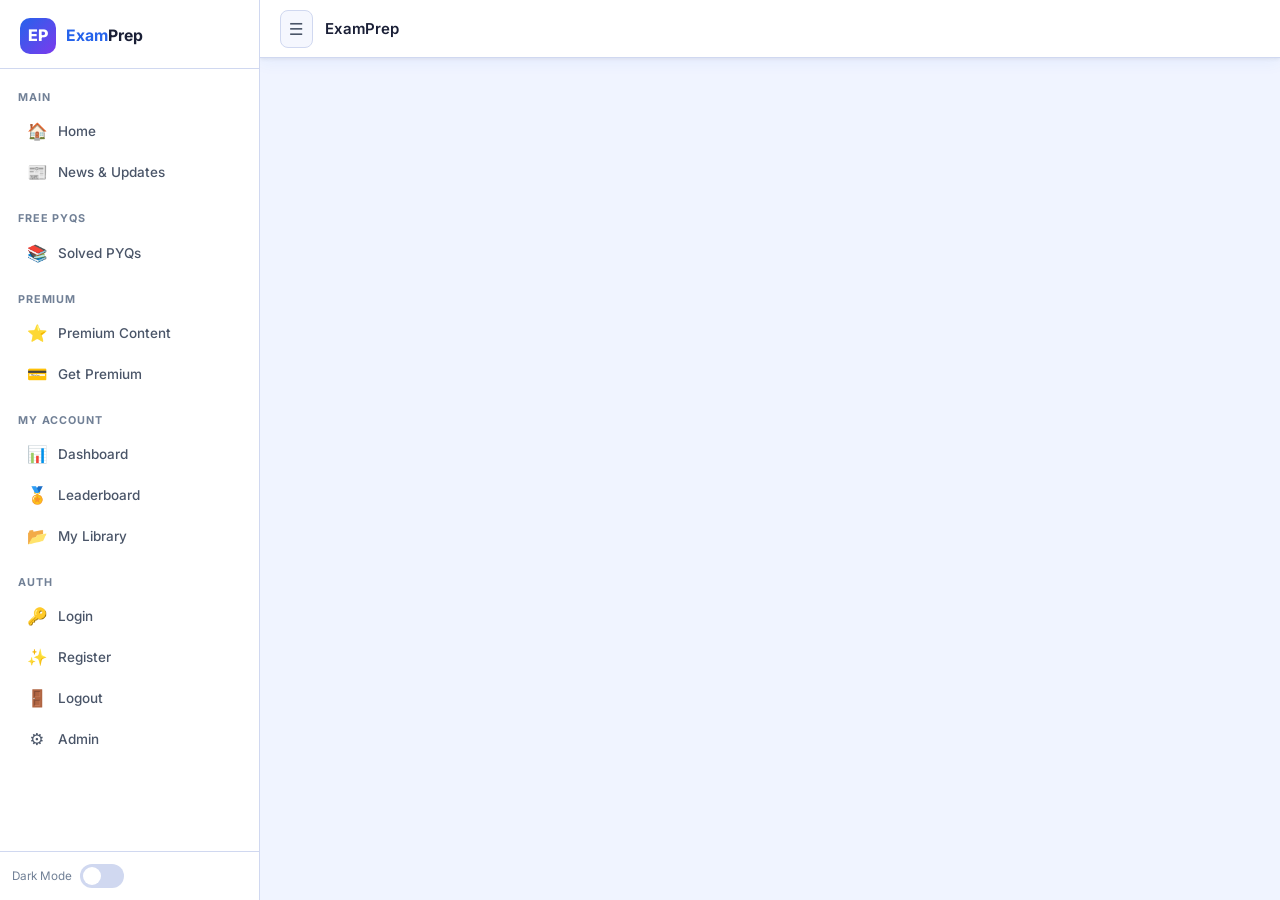
==== frontend/index.html @ cd1a4481 "updated" ====
<!DOCTYPE html>
<html lang="en" data-theme="light">
<head>
  <meta charset="UTF-8">
  <meta name="viewport" content="width=device-width, initial-scale=1.0">
  <title>ExamPrep — JEE & NEET Preparation</title>
  <meta name="description" content="India's best JEE Main, JEE Advanced and NEET preparation platform with PYQs, DPPs, Mock Tests and detailed solutions.">
  <meta name="theme-color" content="#1a237e">
  <link rel="manifest" href="/manifest.json">
  <link rel="preconnect" href="https://fonts.googleapis.com">
  <link href="https://fonts.googleapis.com/css2?family=Inter:wght@400;500;600;700;800;900&display=swap" rel="stylesheet">
  <link rel="stylesheet" href="./assets/css/style.css">
</head>
<body>
<div id="app">
  <!-- ── Sidebar ──────────────────────────────────────────────────────────── -->
  <nav id="sidebar">
    <div class="sidebar-logo">
      <div class="logo-icon">EP</div>
      <div class="logo-text"><span>Exam</span>Prep</div>
    </div>

    <div class="sidebar-nav">
      <div class="nav-section-label">Main</div>
      <button class="nav-item" data-route="#home"    onclick="navigate('#home')">    <span class="nav-icon">🏠</span> Home</button>
      <button class="nav-item" data-route="#news"    onclick="navigate('#news')">    <span class="nav-icon">📰</span> News &amp; Updates</button>

      <div class="nav-section-label" style="margin-top:8px;">Free PYQs</div>
      <button class="nav-item" data-route="#pyq"     onclick="navigate('#pyq')">     <span class="nav-icon">📚</span> Solved PYQs</button>

      <div class="nav-section-label" style="margin-top:8px;">Premium</div>
      <button class="nav-item" data-route="#premium" onclick="navigate('#premium')"> <span class="nav-icon">⭐</span> Premium Content</button>
      <button class="nav-item" data-route="#subscription" id="nav-subscription" onclick="navigate('#subscription')"><span class="nav-icon">💳</span> Get Premium</button>

      <div class="nav-section-label" style="margin-top:8px;">My Account</div>
      <button class="nav-item" data-route="#dashboard" id="nav-dashboard" onclick="navigate('#dashboard')"><span class="nav-icon">📊</span> Dashboard</button>
      <button class="nav-item" data-route="#leaderboard" onclick="navigate('#leaderboard')"><span class="nav-icon">🏅</span> Leaderboard</button>
      <button class="nav-item" data-route="#library" id="nav-library" onclick="navigate('#library')"><span class="nav-icon">📂</span> My Library</button>

      <div class="nav-section-label" style="margin-top:8px;">Auth</div>
      <button class="nav-item" data-route="#login"    id="nav-login"    onclick="navigate('#login')">   <span class="nav-icon">🔑</span> Login</button>
      <button class="nav-item" data-route="#register" id="nav-register" onclick="navigate('#register')"><span class="nav-icon">✨</span> Register</button>
      <button class="nav-item"                        id="nav-logout"   onclick="doLogout()">           <span class="nav-icon">🚪</span> Logout</button>
      <button class="nav-item" data-route="#admin"    id="nav-admin"    onclick="navigate('#admin')">   <span class="nav-icon">⚙️</span> Admin</button>
    </div>

    <div class="sidebar-footer">
      <div style="display:flex;align-items:center;gap:8px;">
        <span style="font-size:.78rem;color:var(--text3);">Dark Mode</span>
        <button class="theme-toggle" id="theme-btn" onclick="toggleTheme()"></button>
      </div>
    </div>
  </nav>

  <!-- ── Main ────────────────────────────────────────────────────────────── -->
  <main id="main">
    <div id="topbar">
      <button class="btn-icon" id="menu-btn" onclick="toggleSidebar()" aria-label="Menu">☰</button>
      <span class="topbar-title" id="topbar-title">ExamPrep</span>
      <div class="topbar-actions">
        <div id="topbar-user"></div>
        <button class="btn btn-primary btn-sm" id="topbar-premium-btn" onclick="navigate('#subscription')" style="display:none;">⭐ Go Premium</button>
      </div>
    </div>

    <div id="page-content"></div>
  </main>
</div>

<!-- ── Exam Engine Overlay ─────────────────────────────────────────────────── -->
<div id="exam-screen"><!-- Built dynamically by exam_engine.js --></div>

<!-- ── OMR Overlay ────────────────────────────────────────────────────────── -->
<div id="omr-overlay">
  <div class="omr-sheet">
    <div id="omr-sheet-body"><!-- Built dynamically by omr.js --></div>
  </div>
</div>

<!-- ── Generic Modal ──────────────────────────────────────────────────────── -->
<div id="modal-backdrop" class="modal-backdrop">
  <div class="modal">
    <div class="modal-header">
      <h3 id="modal-title">Modal</h3>
      <button class="btn-icon" onclick="closeModal()">✕</button>
    </div>
    <div class="modal-body" id="modal-body"></div>
    <div class="modal-footer" id="modal-footer">
      <button class="btn btn-secondary" onclick="closeModal()">Close</button>
    </div>
  </div>
</div>

<!-- ── Toast Container ────────────────────────────────────────────────────── -->
<div id="toast-container"></div>

<!-- ── Offline Banner ─────────────────────────────────────────────────────── -->
<div id="offline-indicator" class="offline-indicator">📵 You're offline — answers are queued</div>

<!-- ── Scripts ────────────────────────────────────────────────────────────── -->
<script src="./assets/js/api.js"></script>
<script src="./assets/js/router.js"></script>
<script src="./assets/js/auth.js"></script>
<script src="./assets/js/exam_engine.js"></script>
<script src="./assets/js/omr.js"></script>
<script src="./assets/js/pyq_browse.js"></script>
<script src="./assets/js/premium.js"></script>
<script src="./assets/js/dashboard.js"></script>
<script src="./assets/js/leaderboard.js"></script>
<script src="./assets/js/subscription.js"></script>
<script src="./assets/js/news.js"></script>
<script src="./assets/js/library.js"></script>
<script src="./assets/js/admin.js"></script>

<script>
/* ── App boot ───────────────────────────────────────────────────────────── */

// Route registrations
registerRoute('#home',         renderHome);
registerRoute('#pyq',          renderPyq);
registerRoute('#premium',      renderPremium);
registerRoute('#leaderboard',  renderLeaderboard);
registerRoute('#dashboard',    renderDashboard);
registerRoute('#news',         renderNews);
registerRoute('#library',      renderLibrary);
registerRoute('#subscription', renderSubscription);
registerRoute('#admin',        renderAdmin);
registerRoute('#login',        renderLogin);
registerRoute('#register',     renderRegister);

// Home page
async function renderHome(container) {
  const user = Auth.getUser();
  let myRank = null;
  try { if (Auth.isLoggedIn()) myRank = await LbAPI.myRank(); } catch {}

  container.innerHTML = `
    <div class="home-hero fade-in">
      <div class="hero-title">
        ${user ? `Welcome back, ${user.full_name || user.email.split('@')[0]} 👋` : 'Master JEE & NEET 🚀'}
      </div>
      <div class="hero-sub">
        ${user
          ? 'Pick up where you left off. Your next breakthrough is one test away.'
          : 'India\'s most comprehensive exam prep platform. Solved PYQs, DPPs, Mock Tests and detailed solutions.'}
      </div>
      <div class="hero-actions">
        <button class="btn btn-primary btn-lg" onclick="navigate('#pyq')">📚 Browse PYQs</button>
        <button class="btn btn-lg" style="background:rgba(255,255,255,.15);color:#fff;border:1px solid rgba(255,255,255,.3);" onclick="navigate('#premium')">⭐ Premium Content</button>
        ${!user ? '<button class="btn btn-lg" style="background:rgba(255,255,255,.12);color:#fff;border:1px solid rgba(255,255,255,.25);" onclick="navigate(\'#register\')">Create Free Account</button>' : ''}
      </div>
    </div>

    ${myRank ? `
    <div class="my-rank-card" style="margin-bottom:24px;">
      <div><div class="my-rank-main">#${myRank.overall_rank??'—'}</div><div class="my-rank-label">Your Rank</div></div>
      <div><div style="font-size:1.3rem;font-weight:800;">🔥 ${myRank.streak_days??0}</div><div class="my-rank-label">Streak</div></div>
      <div><div style="font-size:1.3rem;font-weight:800;">${myRank.total_questions??0}</div><div class="my-rank-label">Solved</div></div>
      <button class="btn btn-sm" style="margin-left:auto;background:rgba(255,255,255,.2);color:#fff;border:1px solid rgba(255,255,255,.3);" onclick="navigate('#dashboard')">My Dashboard →</button>
    </div>` : ''}

    <div class="stat-grid">
      <div class="stat-card"><div class="stat-value">3</div><div class="stat-label">Exams Covered</div></div>
      <div class="stat-card"><div class="stat-value">2020–24</div><div class="stat-label">Years Available</div></div>
      <div class="stat-card"><div class="stat-value">100+</div><div class="stat-label">Question Sets</div></div>
      <div class="stat-card"><div class="stat-value">Free</div><div class="stat-label">PYQ Access</div></div>
    </div>

    <div style="margin-bottom:28px;">
      <div class="section-title" style="margin-bottom:16px;">Quick Access</div>
      <div style="display:grid;grid-template-columns:repeat(auto-fill,minmax(180px,1fr));gap:12px;">
        ${[
          ['📝','JEE Main PYQs','pyq','All shifts 2020–2024','#pyq'],
          ['🎯','JEE Advanced','pyq','Paper 1 & Paper 2','#pyq'],
          ['🏥','NEET UG','pyq','Biology, Physics, Chemistry','#pyq'],
          ['📋','DPP Sets','premium','Chapterwise practice','#premium'],
          ['🏆','Mock Tests','premium','Full syllabus tests','#premium'],
          ['🏅','Leaderboard','lb','See where you stand','#leaderboard'],
        ].map(([icon,title,type,sub,route]) => `
          <div class="card card-hover fade-in" onclick="navigate('${route}')">
            <div style="font-size:1.8rem;margin-bottom:8px;">${icon}</div>
            <div style="font-weight:700;font-size:.9rem;margin-bottom:3px;">${title}</div>
            <div style="font-size:.78rem;color:var(--text3);">${sub}</div>
          </div>`).join('')}
      </div>
    </div>

    <div class="card">
      <div class="section-title" style="margin-bottom:14px;">📰 Latest News</div>
      <div id="home-news"><div class="spinner" style="width:24px;height:24px;border-width:2px;"></div></div>
    </div>`;

  // Load news preview
  NewsAPI.list().then(items => {
    const el = document.getElementById('home-news');
    if (!el) return;
    el.innerHTML = items.slice(0,3).map(n => `
      <div style="padding:10px 0;border-bottom:1px solid var(--border);">
        <div style="font-weight:600;font-size:.88rem;">${n.title}</div>
        <div style="font-size:.76rem;color:var(--text3);margin-top:2px;">${new Date(n.published_at).toLocaleDateString('en-IN',{day:'numeric',month:'short',year:'numeric'})}</div>
      </div>`).join('') + '<div style="text-align:right;margin-top:10px;"><button class="btn btn-ghost btn-sm" onclick="navigate(\'#news\')">All News →</button></div>';
  }).catch(()=>{});
}

// Theme
function toggleTheme() {
  const isDark = document.documentElement.getAttribute('data-theme') === 'dark';
  const next   = isDark ? 'light' : 'dark';
  document.documentElement.setAttribute('data-theme', next);
  document.getElementById('theme-btn').classList.toggle('on', next === 'dark');
  localStorage.setItem('ep_theme', next);
}

// Sidebar
function toggleSidebar() {
  const sidebar = document.getElementById('sidebar');
  if (window.innerWidth <= 900) {
    sidebar.classList.toggle('mobile-open');
  } else {
    sidebar.classList.toggle('collapsed');
    document.getElementById('main').classList.toggle('full-width');
  }
}

// Close mobile sidebar on outside click
document.addEventListener('click', e => {
  if (window.innerWidth <= 900) {
    const sidebar = document.getElementById('sidebar');
    if (!e.target.closest('#sidebar') && !e.target.closest('#menu-btn') && sidebar.classList.contains('mobile-open')) {
      sidebar.classList.remove('mobile-open');
    }
  }
});

// Toast
function showToast(msg, type = 'info', duration = 3500) {
  const container = document.getElementById('toast-container');
  const toast     = document.createElement('div');
  toast.className = `toast ${type}`;
  const icons     = { success:'✅', error:'❌', warning:'⚠️', info:'ℹ️' };
  toast.innerHTML = `<span>${icons[type]||'ℹ️'}</span><span>${msg}</span>`;
  container.appendChild(toast);
  setTimeout(() => { toast.style.opacity='0'; toast.style.transform='translateX(40px)'; toast.style.transition='.3s ease'; setTimeout(()=>toast.remove(), 300); }, duration);
}

// Modal
function openModal(title, bodyHTML, footerHTML) {
  document.getElementById('modal-title').textContent  = title;
  document.getElementById('modal-body').innerHTML     = bodyHTML;
  document.getElementById('modal-footer').innerHTML   = footerHTML || '<button class="btn btn-secondary" onclick="closeModal()">Close</button>';
  document.getElementById('modal-backdrop').classList.add('active');
}
function closeModal() {
  document.getElementById('modal-backdrop').classList.remove('active');
}

// Close modal on backdrop click
document.getElementById('modal-backdrop').addEventListener('click', e => {
  if (e.target === document.getElementById('modal-backdrop')) closeModal();
});

// Keyboard shortcuts
document.addEventListener('keydown', e => {
  if (e.key === 'Escape') {
    closeModal();
    if (document.getElementById('omr-overlay').classList.contains('active')) OMR.close();
  }
});

// Boot
(function boot() {
  const theme = localStorage.getItem('ep_theme') || 'light';
  document.documentElement.setAttribute('data-theme', theme);
  document.getElementById('theme-btn').classList.toggle('on', theme === 'dark');

  updateAuthUI();

  const user = Auth.getUser();
  if (user && !user.is_premium) {
    document.getElementById('topbar-premium-btn').style.display = 'inline-flex';
  }

  // Service Worker
  if ('serviceWorker' in navigator) {
    navigator.serviceWorker.register('/sw.js').catch(() => {});
    navigator.serviceWorker.addEventListener('message', e => {
      if (e.data?.type === 'FLUSH_OFFLINE_QUEUE') OfflineQueue.flush();
    });
  }

  // Try to keep user premium state fresh
  if (Auth.isLoggedIn()) {
    AuthAPI.me().then(me => { Auth.setUser(me); updateAuthUI(); }).catch(() => {});
  }

  initRouter();
})();
</script>
</body>
</html>
---- frontend/assets/css/style.css ----
/*—  Stylesheet
   Sections: Variables, Reset, Layout, Nav, Cards, Exam Engine, OMR,
             Leaderboard, Dashboard, Modals, Subscription, Admin, Animations
*/

/* ── 1. CSS Variables  */
:root {
  --bg:            #f0f4ff;
  --bg2:           #e8edf8;
  --surface:       #ffffff;
  --surface2:      #f5f7fe;
  --border:        #d0d8f0;
  --text:          #1a1f36;
  --text2:         #4a5568;
  --text3:         #718096;
  --primary:       #2563eb;
  --primary-dark:  #1d4ed8;
  --primary-light: #dbeafe;
  --accent:        #7c3aed;
  --success:       #16a34a;
  --success-light: #dcfce7;
  --danger:        #dc2626;
  --danger-light:  #fee2e2;
  --warning:       #d97706;
  --warning-light: #fef3c7;
  --gold:          #f59e0b;
  --silver:        #94a3b8;
  --bronze:        #cd7c3a;

  /* Exam palette (matches NTA colour system) */
  --q-not-visited:    #e2e8f0;
  --q-not-answered:   #dc2626;
  --q-answered:       #16a34a;
  --q-marked:         #7c3aed;
  --q-answered-marked:#f59e0b;

  --radius:  10px;
  --radius-lg: 16px;
  --shadow:  0 1px 4px rgba(0,0,0,.08), 0 4px 16px rgba(37,99,235,.06);
  --shadow-lg: 0 8px 32px rgba(37,99,235,.12);
  --transition: .18s cubic-bezier(.4,0,.2,1);

  --sidebar-w: 260px;
  --topbar-h:  58px;
  --palette-w: 280px;
}

[data-theme="dark"] {
  --bg:            #0f1117;
  --bg2:           #161b27;
  --surface:       #1e2436;
  --surface2:      #252d42;
  --border:        #2e3855;
  --text:          #e8edf8;
  --text2:         #a0aec0;
  --text3:         #718096;
  --primary:       #3b82f6;
  --primary-dark:  #2563eb;
  --primary-light: #1e3a5f;
  --accent:        #8b5cf6;
  --success:       #22c55e;
  --success-light: #14532d;
  --danger:        #ef4444;
  --danger-light:  #450a0a;
  --warning:       #f59e0b;
  --warning-light: #451a03;
  --q-not-visited:    #2e3855;
  --q-not-answered:   #b91c1c;
  --q-answered:       #15803d;
  --q-marked:         #6d28d9;
  --q-answered-marked:#b45309;
  --shadow:  0 1px 4px rgba(0,0,0,.3), 0 4px 16px rgba(0,0,0,.2);
  --shadow-lg: 0 8px 32px rgba(0,0,0,.4);
}

/* ── 2. Reset + Base ──────────────────────────────────────────────────────── */
*, *::before, *::after { box-sizing: border-box; margin: 0; padding: 0; }
html { font-size: 15px; scroll-behavior: smooth; }
body {
  font-family: 'Inter', 'Segoe UI', system-ui, -apple-system, sans-serif;
  background: var(--bg);
  color: var(--text);
  line-height: 1.6;
  min-height: 100vh;
  transition: background var(--transition), color var(--transition);
  -webkit-font-smoothing: antialiased;
}
a { color: var(--primary); text-decoration: none; }
a:hover { text-decoration: underline; }
img { max-width: 100%; display: block; }
button { cursor: pointer; font-family: inherit; }
input, select, textarea { font-family: inherit; }

/* ── 3. Layout: Sidebar + Main ────────────────────────────────────────────── */
#app { display: flex; min-height: 100vh; }

/* Sidebar */
#sidebar {
  width: var(--sidebar-w);
  background: var(--surface);
  border-right: 1px solid var(--border);
  display: flex;
  flex-direction: column;
  position: fixed;
  top: 0; left: 0; bottom: 0;
  z-index: 200;
  transition: transform var(--transition), box-shadow var(--transition);
  overflow-y: auto;
}
#sidebar.collapsed { transform: translateX(-100%); }
.sidebar-logo {
  padding: 18px 20px 14px;
  border-bottom: 1px solid var(--border);
  display: flex;
  align-items: center;
  gap: 10px;
}
.sidebar-logo .logo-icon {
  width: 36px; height: 36px;
  background: linear-gradient(135deg, var(--primary), var(--accent));
  border-radius: 10px;
  display: flex; align-items: center; justify-content: center;
  color: #fff; font-weight: 800; font-size: 16px; flex-shrink: 0;
}
.sidebar-logo .logo-text { font-weight: 700; font-size: 1.05rem; color: var(--text); }
.sidebar-logo .logo-text span { color: var(--primary); }

.sidebar-nav { flex: 1; padding: 10px 0; }
.nav-section-label {
  padding: 10px 18px 4px;
  font-size: .72rem;
  font-weight: 700;
  letter-spacing: .08em;
  text-transform: uppercase;
  color: var(--text3);
}
.nav-item {
  display: flex;
  align-items: center;
  gap: 10px;
  padding: 10px 18px;
  color: var(--text2);
  font-size: .9rem;
  font-weight: 500;
  border-radius: 8px;
  margin: 1px 8px;
  transition: background var(--transition), color var(--transition);
  cursor: pointer;
  border: none;
  background: none;
  width: calc(100% - 16px);
  text-align: left;
}
.nav-item .nav-icon { font-size: 1.1rem; width: 22px; text-align: center; flex-shrink: 0; }
.nav-item:hover { background: var(--bg2); color: var(--text); }
.nav-item.active { background: var(--primary-light); color: var(--primary); font-weight: 600; }
.nav-item .badge {
  margin-left: auto;
  background: var(--primary);
  color: #fff;
  border-radius: 99px;
  padding: 1px 7px;
  font-size: .7rem;
  font-weight: 700;
}

.sidebar-footer {
  padding: 12px;
  border-top: 1px solid var(--border);
}

/* Main content area */
#main {
  margin-left: var(--sidebar-w);
  flex: 1;
  display: flex;
  flex-direction: column;
  min-width: 0;
  transition: margin-left var(--transition);
}
#main.full-width { margin-left: 0; }

/* Top bar */
#topbar {
  height: var(--topbar-h);
  background: var(--surface);
  border-bottom: 1px solid var(--border);
  display: flex;
  align-items: center;
  padding: 0 20px;
  gap: 12px;
  position: sticky;
  top: 0;
  z-index: 100;
  box-shadow: var(--shadow);
}
.topbar-title { font-weight: 600; font-size: 1rem; flex: 1; color: var(--text); }
.topbar-actions { display: flex; align-items: center; gap: 8px; }

#page-content { flex: 1; padding: 24px; overflow-y: auto; }

/* ── 4. Buttons ───────────────────────────────────────────────────────────── */
.btn {
  display: inline-flex; align-items: center; gap: 6px;
  padding: 8px 18px;
  border: none; border-radius: var(--radius);
  font-size: .88rem; font-weight: 600;
  cursor: pointer;
  transition: all var(--transition);
  white-space: nowrap;
}
.btn-primary   { background: var(--primary); color: #fff; }
.btn-primary:hover   { background: var(--primary-dark); transform: translateY(-1px); box-shadow: 0 4px 12px rgba(37,99,235,.35); }
.btn-secondary { background: var(--surface2); color: var(--text); border: 1px solid var(--border); }
.btn-secondary:hover { background: var(--bg2); }
.btn-success   { background: var(--success); color: #fff; }
.btn-success:hover { filter: brightness(1.1); }
.btn-danger    { background: var(--danger); color: #fff; }
.btn-danger:hover { filter: brightness(1.1); }
.btn-ghost     { background: transparent; color: var(--primary); border: 1.5px solid var(--primary); }
.btn-ghost:hover { background: var(--primary-light); }
.btn-sm { padding: 5px 12px; font-size: .8rem; }
.btn-lg { padding: 12px 28px; font-size: 1rem; }
.btn:disabled { opacity: .5; cursor: not-allowed; transform: none !important; }
.btn-icon { padding: 8px; border-radius: 8px; background: var(--surface2); border: 1px solid var(--border); color: var(--text2); font-size: 1.1rem; }
.btn-icon:hover { background: var(--bg2); color: var(--text); }

/* ── 5. Cards ─────────────────────────────────────────────────────────────── */
.card {
  background: var(--surface);
  border-radius: var(--radius-lg);
  border: 1px solid var(--border);
  box-shadow: var(--shadow);
  padding: 20px;
}
.card-hover { transition: transform var(--transition), box-shadow var(--transition); cursor: pointer; }
.card-hover:hover { transform: translateY(-2px); box-shadow: var(--shadow-lg); }

/* ── 6. Forms ─────────────────────────────────────────────────────────────── */
.form-group { display: flex; flex-direction: column; gap: 5px; margin-bottom: 14px; }
.form-label { font-size: .85rem; font-weight: 600; color: var(--text2); }
.form-control {
  padding: 9px 13px;
  background: var(--bg2);
  border: 1.5px solid var(--border);
  border-radius: var(--radius);
  color: var(--text);
  font-size: .9rem;
  transition: border-color var(--transition), box-shadow var(--transition);
  width: 100%;
}
.form-control:focus { outline: none; border-color: var(--primary); box-shadow: 0 0 0 3px rgba(37,99,235,.15); }
.form-control::placeholder { color: var(--text3); }
textarea.form-control { resize: vertical; min-height: 80px; }

/* ── 7. Top-level Page: Home ──────────────────────────────────────────────── */
.home-hero {
  background: linear-gradient(135deg, #1a237e 0%, #283593 50%, #1565c0 100%);
  border-radius: var(--radius-lg);
  padding: 40px 32px;
  color: #fff;
  margin-bottom: 28px;
  position: relative;
  overflow: hidden;
}
.home-hero::before {
  content: '';
  position: absolute;
  top: -40px; right: -40px;
  width: 220px; height: 220px;
  background: rgba(255,255,255,.06);
  border-radius: 50%;
}
.home-hero::after {
  content: '';
  position: absolute;
  bottom: -60px; right: 80px;
  width: 150px; height: 150px;
  background: rgba(255,255,255,.04);
  border-radius: 50%;
}
.hero-title { font-size: 2rem; font-weight: 800; margin-bottom: 10px; }
.hero-sub   { font-size: 1rem; opacity: .85; max-width: 500px; margin-bottom: 22px; }
.hero-actions { display: flex; gap: 12px; flex-wrap: wrap; }

.stat-grid { display: grid; grid-template-columns: repeat(auto-fill, minmax(180px,1fr)); gap: 16px; margin-bottom: 28px; }
.stat-card {
  background: var(--surface);
  border-radius: var(--radius-lg);
  border: 1px solid var(--border);
  padding: 18px;
  display: flex; flex-direction: column; gap: 6px;
}
.stat-card .stat-value { font-size: 1.8rem; font-weight: 800; color: var(--primary); }
.stat-card .stat-label { font-size: .82rem; color: var(--text3); font-weight: 500; }

/* ── 8. PYQ Browse ────────────────────────────────────────────────────────── */
.exam-tabs { display: flex; gap: 10px; margin-bottom: 20px; flex-wrap: wrap; }
.exam-tab {
  padding: 9px 22px; border-radius: 99px;
  font-weight: 600; font-size: .88rem;
  border: 2px solid var(--border);
  background: var(--surface);
  color: var(--text2);
  cursor: pointer;
  transition: all var(--transition);
}
.exam-tab:hover   { border-color: var(--primary); color: var(--primary); }
.exam-tab.active  { background: var(--primary); border-color: var(--primary); color: #fff; }

.year-grid { display: grid; grid-template-columns: repeat(auto-fill, minmax(90px,1fr)); gap: 10px; margin-bottom: 20px; }
.year-btn {
  padding: 12px 6px;
  border-radius: var(--radius);
  background: var(--surface);
  border: 1.5px solid var(--border);
  color: var(--text2);
  font-weight: 600; font-size: .9rem;
  cursor: pointer; text-align: center;
  transition: all var(--transition);
}
.year-btn:hover  { border-color: var(--primary); color: var(--primary); background: var(--primary-light); }
.year-btn.active { background: var(--primary); color: #fff; border-color: var(--primary); }

.shift-list { display: grid; gap: 12px; }
.shift-card {
  background: var(--surface);
  border: 1.5px solid var(--border);
  border-radius: var(--radius-lg);
  padding: 16px 20px;
  display: flex; align-items: center; justify-content: space-between;
  transition: all var(--transition);
}
.shift-card:hover { border-color: var(--primary); box-shadow: var(--shadow-lg); }
.shift-info { flex: 1; }
.shift-label { font-weight: 700; font-size: .95rem; color: var(--text); }
.shift-meta  { font-size: .8rem; color: var(--text3); margin-top: 3px; }
.shift-actions { display: flex; gap: 8px; flex-wrap: wrap; }

/* ── 9. Exam Engine ───────────────────────────────────────────────────────── */
#exam-screen {
  display: none;
  position: fixed;
  inset: 0;
  background: var(--bg);
  z-index: 1000;
  flex-direction: column;
}
#exam-screen.active { display: flex; }

/* Exam topbar */
.exam-topbar {
  height: 54px;
  background: #1a237e;
  color: #fff;
  display: flex;
  align-items: center;
  padding: 0 16px;
  gap: 14px;
  flex-shrink: 0;
  box-shadow: 0 2px 8px rgba(0,0,0,.3);
}
.exam-topbar .exam-title-bar { font-weight: 700; font-size: .95rem; flex: 1; }
.exam-timer {
  background: rgba(255,255,255,.12);
  border-radius: 8px;
  padding: 5px 14px;
  font-weight: 700;
  font-size: 1.1rem;
  font-family: 'Courier New', monospace;
  letter-spacing: .05em;
  min-width: 90px;
  text-align: center;
  border: 1.5px solid rgba(255,255,255,.2);
}
.exam-timer.warning { background: rgba(234,179,8,.2); color: #fde047; border-color: #fde047; }
.exam-timer.danger  { background: rgba(239,68,68,.25); color: #fca5a5; border-color: #ef4444; animation: pulse 1s infinite; }

/* Exam body: question panel + palette */
.exam-body {
  flex: 1;
  display: flex;
  min-height: 0;
  overflow: hidden;
}

/* Question panel */
.exam-question-panel {
  flex: 1;
  display: flex;
  flex-direction: column;
  overflow: hidden;
}
.exam-question-header {
  background: var(--surface);
  border-bottom: 1px solid var(--border);
  padding: 10px 18px;
  display: flex;
  align-items: center;
  gap: 12px;
  flex-shrink: 0;
}
.subject-tabs { display: flex; gap: 6px; }
.subject-tab {
  padding: 4px 14px; border-radius: 99px;
  font-size: .78rem; font-weight: 700;
  border: 1.5px solid var(--border);
  background: var(--surface2); color: var(--text2);
  cursor: pointer; transition: all var(--transition);
}
.subject-tab.active { background: var(--primary); color: #fff; border-color: var(--primary); }

.exam-question-scroll { flex: 1; overflow-y: auto; padding: 18px; }
.question-card {
  background: var(--surface);
  border-radius: var(--radius-lg);
  border: 1px solid var(--border);
  padding: 22px 24px;
  margin-bottom: 14px;
}
.question-number-badge {
  display: inline-flex; align-items: center; gap: 6px;
  background: var(--primary-light); color: var(--primary);
  border-radius: 99px; padding: 3px 12px;
  font-size: .78rem; font-weight: 700;
  margin-bottom: 12px;
}
.question-text {
  font-size: 1rem; line-height: 1.7; color: var(--text);
  margin-bottom: 18px;
}
.question-image { max-width: 100%; border-radius: 8px; margin-bottom: 14px; border: 1px solid var(--border); }

/* Options */
.options-grid { display: flex; flex-direction: column; gap: 9px; }
.option-item {
  display: flex; align-items: flex-start; gap: 12px;
  padding: 12px 16px;
  border: 2px solid var(--border);
  border-radius: var(--radius);
  cursor: pointer;
  transition: all var(--transition);
  background: var(--surface2);
  user-select: none;
}
.option-item:hover { border-color: var(--primary); background: var(--primary-light); }
.option-item.selected { border-color: var(--primary); background: var(--primary-light); }
.option-item.correct  { border-color: var(--success); background: var(--success-light); }
.option-item.incorrect{ border-color: var(--danger);  background: var(--danger-light); }
.option-label {
  width: 28px; height: 28px; flex-shrink: 0;
  border-radius: 50%;
  display: flex; align-items: center; justify-content: center;
  font-weight: 700; font-size: .85rem;
  background: var(--surface); border: 2px solid var(--border);
  color: var(--text2);
}
.option-item.selected .option-label { background: var(--primary); border-color: var(--primary); color: #fff; }
.option-text { flex: 1; font-size: .93rem; line-height: 1.5; padding-top: 2px; }

/* Numerical input */
.numerical-input-area {
  background: var(--surface2);
  border: 2px solid var(--border);
  border-radius: var(--radius-lg);
  padding: 20px;
}
.numerical-display {
  font-size: 1.8rem; font-weight: 700;
  font-family: 'Courier New', monospace;
  color: var(--primary);
  background: var(--bg);
  border: 2px solid var(--border);
  border-radius: var(--radius);
  padding: 12px 16px;
  min-height: 56px;
  margin-bottom: 14px;
  letter-spacing: .1em;
}
.numpad { display: grid; grid-template-columns: repeat(4, 1fr); gap: 8px; }
.numpad-btn {
  padding: 12px;
  border-radius: var(--radius);
  border: 1.5px solid var(--border);
  background: var(--surface);
  color: var(--text);
  font-size: 1rem; font-weight: 600;
  cursor: pointer; text-align: center;
  transition: all var(--transition);
}
.numpad-btn:hover { background: var(--primary); color: #fff; border-color: var(--primary); }
.numpad-btn.special { background: var(--surface2); color: var(--text2); }
.numpad-btn.clear   { background: var(--danger-light); color: var(--danger); border-color: var(--danger); }

/* Exam action buttons */
.exam-actions {
  background: var(--surface);
  border-top: 1px solid var(--border);
  padding: 12px 18px;
  display: flex;
  align-items: center;
  gap: 10px;
  flex-wrap: wrap;
  flex-shrink: 0;
}
.exam-actions .spacer { flex: 1; }

/* Question palette (right panel) */
.exam-palette {
  width: var(--palette-w);
  background: var(--surface);
  border-left: 1px solid var(--border);
  display: flex; flex-direction: column;
  overflow: hidden;
  flex-shrink: 0;
}
.palette-header {
  padding: 14px 16px;
  border-bottom: 1px solid var(--border);
  font-weight: 700; font-size: .9rem;
  background: var(--surface2);
}
.palette-stats {
  padding: 10px 14px;
  border-bottom: 1px solid var(--border);
  display: grid; grid-template-columns: 1fr 1fr;
  gap: 6px;
}
.palette-stat-item { display: flex; align-items: center; gap: 6px; font-size: .75rem; font-weight: 600; }
.palette-dot {
  width: 12px; height: 12px; border-radius: 3px; flex-shrink: 0;
}
.dot-answered { background: var(--q-answered); }
.dot-not-answered { background: var(--q-not-answered); }
.dot-marked { background: var(--q-marked); }
.dot-not-visited { background: var(--q-not-visited); border: 1px solid var(--border); }
.dot-answered-marked { background: var(--q-answered-marked); }

.palette-grid {
  flex: 1; overflow-y: auto;
  padding: 12px;
  display: flex; flex-direction: column; gap: 14px;
}
.palette-subject-section { }
.palette-subject-label { font-size: .75rem; font-weight: 700; color: var(--text3); text-transform: uppercase; letter-spacing: .06em; margin-bottom: 8px; }
.palette-buttons { display: flex; flex-wrap: wrap; gap: 6px; }
.palette-btn {
  width: 36px; height: 36px;
  border-radius: 7px;
  border: none;
  font-size: .8rem; font-weight: 700;
  cursor: pointer;
  display: flex; align-items: center; justify-content: center;
  transition: all var(--transition);
  position: relative;
}
.palette-btn.not-visited    { background: var(--q-not-visited); color: var(--text2); border: 1px solid var(--border); }
.palette-btn.not-answered   { background: var(--q-not-answered); color: #fff; }
.palette-btn.answered       { background: var(--q-answered); color: #fff; }
.palette-btn.marked         { background: var(--q-marked); color: #fff; }
.palette-btn.answered-marked{ background: var(--q-answered-marked); color: #fff; }
.palette-btn.current        { outline: 3px solid var(--primary); outline-offset: 2px; }
.palette-btn:hover          { transform: scale(1.12); z-index: 1; }

/* ── 10. OMR Sheet (interactive overlay) ─────────────────────────────────── */
#omr-overlay {
  display: none;
  position: fixed;
  inset: 0;
  background: rgba(0,0,0,.55);
  z-index: 2000;
  align-items: center;
  justify-content: center;
}
#omr-overlay.active { display: flex; }
.omr-sheet {
  background: #fff;
  color: #111;
  border-radius: 12px;
  width: min(700px, 95vw);
  max-height: 90vh;
  overflow-y: auto;
  padding: 28px;
  box-shadow: 0 20px 60px rgba(0,0,0,.4);
}
.omr-title {
  font-size: 1.1rem; font-weight: 800; text-align: center;
  color: #1a237e; margin-bottom: 6px;
  text-transform: uppercase; letter-spacing: .05em;
}
.omr-subtitle { font-size: .78rem; text-align: center; color: #555; margin-bottom: 16px; }
.omr-divider { border: none; border-top: 2px solid #1a237e; margin-bottom: 16px; }

.omr-info-grid {
  display: grid; grid-template-columns: 1fr 1fr;
  gap: 8px; margin-bottom: 16px;
}
.omr-field { display: flex; align-items: center; gap: 8px; font-size: .83rem; }
.omr-field label { font-weight: 600; white-space: nowrap; }
.omr-field-line { flex: 1; border-bottom: 1.5px solid #999; height: 20px; }

.omr-section-title {
  font-size: .88rem; font-weight: 700; color: #1565c0;
  margin: 12px 0 8px; padding-bottom: 4px;
  border-bottom: 1px solid #cdd5f0;
}

/* MCQ bubbles */
.omr-mcq-row {
  display: flex; align-items: center; gap: 10px;
  padding: 5px 0; border-bottom: 1px solid #f0f0f0;
}
.omr-mcq-row:nth-child(even) { background: #fafafa; padding: 5px 4px; border-radius: 4px; }
.omr-q-num { width: 38px; font-size: .78rem; font-weight: 700; color: #333; text-align: right; flex-shrink: 0; }
.omr-bubbles { display: flex; gap: 8px; }
.omr-bubble {
  width: 26px; height: 26px;
  border-radius: 50%;
  border: 2px solid #555;
  display: flex; align-items: center; justify-content: center;
  font-size: .72rem; font-weight: 700; color: #555;
  cursor: pointer;
  transition: all .15s;
  flex-shrink: 0;
}
.omr-bubble.filled { background: #222; color: #fff; border-color: #222; }
.omr-bubble:hover:not(.filled) { background: #e8edf8; border-color: #2563eb; }

/* Numerical boxes */
.omr-num-row { display: flex; align-items: center; gap: 10px; padding: 6px 0; border-bottom: 1px solid #f0f0f0; }
.omr-num-boxes { display: flex; align-items: center; gap: 3px; }
.omr-num-box {
  width: 26px; height: 32px;
  border: 1.5px solid #666;
  border-radius: 4px;
  display: flex; align-items: center; justify-content: center;
  font-size: .85rem; font-weight: 700; font-family: monospace;
  cursor: pointer;
  background: #fff;
  transition: all .15s;
}
.omr-num-box.active-input { border-color: #2563eb; background: #dbeafe; }
.omr-num-dot { font-weight: 700; font-size: 1rem; align-self: flex-end; margin-bottom: 4px; }

.omr-actions { display: flex; justify-content: center; gap: 12px; margin-top: 18px; }

/* ── 11. Solution Viewer ──────────────────────────────────────────────────── */
.solution-list { display: flex; flex-direction: column; gap: 18px; }
.solution-card {
  background: var(--surface);
  border: 1px solid var(--border);
  border-radius: var(--radius-lg);
  overflow: hidden;
}
.solution-card-header {
  padding: 12px 18px;
  background: var(--surface2);
  border-bottom: 1px solid var(--border);
  display: flex; align-items: center; gap: 10px;
}
.solution-card-body { padding: 18px; }
.solution-answer-badge {
  display: inline-flex; align-items: center; gap: 6px;
  padding: 4px 12px; border-radius: 99px;
  background: var(--success-light); color: var(--success);
  font-weight: 700; font-size: .82rem;
  margin-bottom: 10px;
}
.solution-explanation { font-size: .92rem; line-height: 1.7; color: var(--text2); }

/* ── 12. Leaderboard ──────────────────────────────────────────────────────── */
.leaderboard-tabs { display: flex; gap: 8px; margin-bottom: 20px; }
.lb-tab { padding: 8px 20px; border-radius: 99px; border: 2px solid var(--border); background: var(--surface); color: var(--text2); font-weight: 600; font-size: .85rem; cursor: pointer; transition: all var(--transition); }
.lb-tab:hover { border-color: var(--primary); color: var(--primary); }
.lb-tab.active { background: var(--primary); border-color: var(--primary); color: #fff; }

.lb-table { width: 100%; border-collapse: collapse; }
.lb-table thead th {
  background: var(--surface2);
  padding: 10px 14px;
  text-align: left;
  font-size: .78rem;
  font-weight: 700;
  text-transform: uppercase;
  letter-spacing: .06em;
  color: var(--text3);
  border-bottom: 2px solid var(--border);
}
.lb-table tbody tr { border-bottom: 1px solid var(--border); transition: background var(--transition); }
.lb-table tbody tr:hover { background: var(--surface2); }
.lb-table tbody td { padding: 11px 14px; font-size: .88rem; color: var(--text); }
.lb-table tbody td:first-child { font-weight: 700; }

.rank-badge {
  display: inline-flex; align-items: center; justify-content: center;
  width: 30px; height: 30px;
  border-radius: 50%; font-weight: 800; font-size: .82rem;
}
.rank-1 { background: var(--gold);   color: #000; }
.rank-2 { background: var(--silver); color: #fff; }
.rank-3 { background: var(--bronze); color: #fff; }
.rank-other { background: var(--surface2); color: var(--text2); }

.my-rank-card {
  background: linear-gradient(135deg, var(--primary), var(--accent));
  color: #fff;
  border-radius: var(--radius-lg);
  padding: 18px 22px;
  margin-bottom: 20px;
  display: flex; align-items: center; gap: 18px;
  flex-wrap: wrap;
}
.my-rank-main { font-size: 2rem; font-weight: 900; }
.my-rank-label { font-size: .82rem; opacity: .85; }

/* ── 13. Dashboard ────────────────────────────────────────────────────────── */
.dashboard-grid { display: grid; grid-template-columns: repeat(auto-fill, minmax(220px,1fr)); gap: 16px; margin-bottom: 24px; }
.dash-stat {
  background: var(--surface);
  border: 1px solid var(--border);
  border-radius: var(--radius-lg);
  padding: 18px;
  display: flex; flex-direction: column; gap: 4px;
}
.dash-stat .ds-value { font-size: 2rem; font-weight: 900; color: var(--primary); }
.dash-stat .ds-label { font-size: .8rem; color: var(--text3); font-weight: 500; }
.dash-stat .ds-sub   { font-size: .78rem; color: var(--text2); }

.chart-card { background: var(--surface); border: 1px solid var(--border); border-radius: var(--radius-lg); padding: 20px; margin-bottom: 20px; }
.chart-card .chart-title { font-weight: 700; font-size: .95rem; margin-bottom: 16px; color: var(--text); }
.chart-container { width: 100%; height: 220px; position: relative; }
canvas.chart-canvas { width: 100% !important; height: 100% !important; }

.heatmap-grid {
  display: grid;
  grid-template-columns: repeat(52, 1fr);
  gap: 3px;
}
.heatmap-cell {
  width: 12px; height: 12px; border-radius: 2px;
  background: var(--border);
}
.heatmap-cell[data-level="1"] { background: #bbf7d0; }
.heatmap-cell[data-level="2"] { background: #4ade80; }
.heatmap-cell[data-level="3"] { background: #16a34a; }
.heatmap-cell[data-level="4"] { background: #14532d; }

.subject-progress { display: flex; flex-direction: column; gap: 10px; }
.subject-prog-row { display: flex; flex-direction: column; gap: 4px; }
.subject-prog-label { display: flex; justify-content: space-between; font-size: .83rem; font-weight: 600; }
.prog-bar-bg { height: 8px; background: var(--bg2); border-radius: 99px; overflow: hidden; }
.prog-bar-fill { height: 100%; border-radius: 99px; transition: width .8s cubic-bezier(.4,0,.2,1); }
.prog-physics   { background: linear-gradient(90deg, #2563eb, #7c3aed); }
.prog-chemistry { background: linear-gradient(90deg, #16a34a, #15803d); }
.prog-maths     { background: linear-gradient(90deg, #f59e0b, #d97706); }
.prog-biology   { background: linear-gradient(90deg, #ec4899, #db2777); }

/* Streak flame */
.streak-display {
  display: flex; align-items: center; gap: 10px;
  font-size: 2.5rem; font-weight: 900;
  color: var(--warning);
}
.streak-display .streak-label { font-size: .85rem; color: var(--text3); font-weight: 500; }

/* ── 14. Result Screen ────────────────────────────────────────────────────── */
.result-screen { max-width: 720px; margin: 0 auto; padding: 0 8px; }
.result-hero {
  background: linear-gradient(135deg, #1a237e, #2563eb);
  color: #fff; border-radius: var(--radius-lg);
  padding: 32px; text-align: center; margin-bottom: 24px;
}
.result-score { font-size: 3rem; font-weight: 900; }
.result-max   { font-size: 1.2rem; opacity: .8; }
.result-pct   { font-size: 1.4rem; font-weight: 700; margin-top: 6px; }

.result-stats-grid { display: grid; grid-template-columns: repeat(3,1fr); gap: 12px; margin-bottom: 20px; }
.result-stat {
  background: var(--surface);
  border: 1px solid var(--border);
  border-radius: var(--radius-lg);
  padding: 16px; text-align: center;
}
.result-stat .rs-val { font-size: 1.6rem; font-weight: 800; }
.result-stat .rs-lbl { font-size: .78rem; color: var(--text3); font-weight: 600; }
.rs-correct   { color: var(--success); }
.rs-incorrect { color: var(--danger);  }
.rs-skip      { color: var(--text3);   }

/* ── 15. Premium / Paywall ────────────────────────────────────────────────── */
.premium-lock-overlay {
  position: relative;
  border-radius: var(--radius-lg);
  overflow: hidden;
}
.premium-lock-banner {
  background: linear-gradient(135deg, #7c3aed, #2563eb);
  color: #fff;
  border-radius: var(--radius-lg);
  padding: 28px;
  text-align: center;
  margin-bottom: 16px;
}
.premium-lock-banner .lock-icon { font-size: 2.4rem; margin-bottom: 10px; }
.premium-lock-banner h3 { font-size: 1.2rem; font-weight: 700; margin-bottom: 6px; }
.premium-lock-banner p { font-size: .88rem; opacity: .9; margin-bottom: 16px; }

/* Subscription plans */
.plans-grid { display: grid; grid-template-columns: repeat(auto-fill, minmax(220px,1fr)); gap: 16px; }
.plan-card {
  background: var(--surface);
  border: 2px solid var(--border);
  border-radius: var(--radius-lg);
  padding: 22px;
  text-align: center;
  cursor: pointer;
  transition: all var(--transition);
  position: relative;
}
.plan-card:hover { border-color: var(--primary); transform: translateY(-3px); box-shadow: var(--shadow-lg); }
.plan-card.best-value { border-color: var(--gold); }
.plan-card.best-value::before {
  content: '⭐ Best Value';
  position: absolute; top: -12px; left: 50%; transform: translateX(-50%);
  background: var(--gold); color: #000;
  padding: 3px 14px; border-radius: 99px;
  font-size: .72rem; font-weight: 800;
}
.plan-price { font-size: 2.2rem; font-weight: 900; color: var(--primary); margin-bottom: 4px; }
.plan-period { font-size: .82rem; color: var(--text3); margin-bottom: 12px; }
.plan-name   { font-size: 1rem; font-weight: 700; margin-bottom: 8px; }
.plan-savings { background: var(--success-light); color: var(--success); border-radius: 99px; padding: 3px 12px; font-size: .78rem; font-weight: 700; display: inline-block; margin-bottom: 14px; }

/* ── 16. Modals ───────────────────────────────────────────────────────────── */
.modal-backdrop {
  display: none;
  position: fixed; inset: 0;
  background: rgba(0,0,0,.5);
  z-index: 3000;
  align-items: center; justify-content: center;
  backdrop-filter: blur(2px);
}
.modal-backdrop.active { display: flex; }
.modal {
  background: var(--surface);
  border-radius: var(--radius-lg);
  width: min(520px, 95vw);
  max-height: 90vh;
  overflow-y: auto;
  box-shadow: 0 20px 60px rgba(0,0,0,.4);
  animation: modalIn .2s cubic-bezier(.34,1.56,.64,1);
}
.modal-header {
  padding: 18px 22px 14px;
  border-bottom: 1px solid var(--border);
  display: flex; align-items: center; justify-content: space-between;
}
.modal-header h3 { font-size: 1rem; font-weight: 700; }
.modal-body { padding: 20px 22px; }
.modal-footer { padding: 14px 22px; border-top: 1px solid var(--border); display: flex; justify-content: flex-end; gap: 10px; }

/* ── 17. Toast notifications ──────────────────────────────────────────────── */
#toast-container {
  position: fixed; bottom: 24px; right: 24px;
  z-index: 9999;
  display: flex; flex-direction: column; gap: 8px;
}
.toast {
  background: var(--surface);
  border: 1px solid var(--border);
  border-radius: 10px;
  padding: 12px 18px;
  font-size: .88rem; font-weight: 500;
  color: var(--text);
  box-shadow: var(--shadow-lg);
  display: flex; align-items: center; gap: 10px;
  animation: slideInRight .3s cubic-bezier(.34,1.56,.64,1);
  max-width: 320px;
}
.toast.success { border-left: 4px solid var(--success); }
.toast.error   { border-left: 4px solid var(--danger);  }
.toast.info    { border-left: 4px solid var(--primary); }
.toast.warning { border-left: 4px solid var(--warning); }

/* ── 18. Admin Panel ──────────────────────────────────────────────────────── */
.admin-grid { display: grid; grid-template-columns: 240px 1fr; gap: 20px; }
.admin-sidebar { display: flex; flex-direction: column; gap: 6px; }
.admin-nav-item {
  padding: 9px 14px; border-radius: var(--radius);
  cursor: pointer; font-size: .88rem; font-weight: 500;
  color: var(--text2); background: var(--surface);
  border: 1px solid transparent;
  transition: all var(--transition);
}
.admin-nav-item:hover  { background: var(--bg2); border-color: var(--border); }
.admin-nav-item.active { background: var(--primary-light); color: var(--primary); border-color: var(--primary); font-weight: 700; }

/* ── 19. News feed ────────────────────────────────────────────────────────── */
.news-list { display: flex; flex-direction: column; gap: 14px; }
.news-card {
  background: var(--surface);
  border: 1px solid var(--border);
  border-radius: var(--radius-lg);
  padding: 18px 20px;
  border-left: 4px solid var(--primary);
  transition: all var(--transition);
}
.news-card:hover { box-shadow: var(--shadow-lg); }
.news-title { font-weight: 700; font-size: .95rem; margin-bottom: 6px; }
.news-meta  { font-size: .78rem; color: var(--text3); display: flex; gap: 10px; flex-wrap: wrap; margin-bottom: 8px; }
.news-body  { font-size: .88rem; color: var(--text2); line-height: 1.6; }
.news-badge { padding: 2px 10px; border-radius: 99px; font-size: .72rem; font-weight: 700; }
.badge-jee-main     { background: #dbeafe; color: #1d4ed8; }
.badge-jee-advanced { background: #ede9fe; color: #6d28d9; }
.badge-neet         { background: #dcfce7; color: #15803d; }
.badge-general      { background: var(--surface2); color: var(--text3); }

/* ── 20. Library ──────────────────────────────────────────────────────────── */
.library-grid { display: grid; grid-template-columns: repeat(auto-fill, minmax(240px,1fr)); gap: 14px; }
.library-card {
  background: var(--surface);
  border: 1px solid var(--border);
  border-radius: var(--radius-lg);
  padding: 16px;
  display: flex; flex-direction: column; gap: 10px;
}
.library-card.revoked { opacity: .5; }
.library-card-icon { font-size: 2rem; }
.library-card-title { font-weight: 700; font-size: .9rem; }
.library-card-meta  { font-size: .78rem; color: var(--text3); }

/* ── 21. Misc utilities ───────────────────────────────────────────────────── */
.section-title { font-size: 1.1rem; font-weight: 700; color: var(--text); margin-bottom: 4px; }
.section-sub   { font-size: .85rem; color: var(--text3); margin-bottom: 18px; }
.divider { border: none; border-top: 1px solid var(--border); margin: 20px 0; }
.text-center { text-align: center; }
.text-muted  { color: var(--text3); }
.mt-1 { margin-top:  6px; }
.mt-2 { margin-top: 12px; }
.mt-3 { margin-top: 20px; }
.mb-2 { margin-bottom: 12px; }
.flex { display: flex; }
.items-center { align-items: center; }
.gap-2 { gap: 10px; }
.flex-1 { flex: 1; }
.grid-2 { display: grid; grid-template-columns: 1fr 1fr; gap: 16px; }

.empty-state {
  text-align: center; padding: 60px 20px;
  color: var(--text3);
}
.empty-state .empty-icon { font-size: 3rem; margin-bottom: 12px; }
.empty-state h3 { font-size: 1rem; font-weight: 600; margin-bottom: 6px; color: var(--text2); }

.spinner {
  width: 36px; height: 36px;
  border: 3px solid var(--border);
  border-top-color: var(--primary);
  border-radius: 50%;
  animation: spin 0.7s linear infinite;
  margin: auto;
}
.loading-overlay {
  display: flex; align-items: center; justify-content: center;
  min-height: 200px;
}

.premium-badge { display: inline-flex; align-items: center; gap: 4px; background: linear-gradient(90deg, #f59e0b, #7c3aed); color: #fff; padding: 2px 10px; border-radius: 99px; font-size: .72rem; font-weight: 700; }

.offline-indicator {
  position: fixed; top: 70px; left: 50%; transform: translateX(-50%);
  background: var(--warning); color: #fff;
  padding: 6px 18px; border-radius: 99px;
  font-size: .82rem; font-weight: 700;
  z-index: 500; display: none;
}
.offline-indicator.visible { display: block; }

/* ── 22. Theme toggle ─────────────────────────────────────────────────────── */
.theme-toggle {
  position: relative; width: 44px; height: 24px;
  background: var(--border); border-radius: 99px;
  cursor: pointer; transition: background var(--transition);
  border: none; padding: 0;
}
.theme-toggle.on { background: var(--primary); }
.theme-toggle::after {
  content: '';
  position: absolute; left: 3px; top: 3px;
  width: 18px; height: 18px;
  background: #fff; border-radius: 50%;
  transition: transform var(--transition);
}
.theme-toggle.on::after { transform: translateX(20px); }

/* ── 23. Animations ───────────────────────────────────────────────────────── */
@keyframes spin { to { transform: rotate(360deg); } }
@keyframes pulse { 0%,100% { opacity:1; } 50% { opacity:.5; } }
@keyframes modalIn { from { opacity:0; transform: scale(.92) translateY(12px); } to { opacity:1; transform: none; } }
@keyframes slideInRight { from { opacity:0; transform: translateX(40px); } to { opacity:1; transform: none; } }
@keyframes fadeIn { from { opacity:0; } to { opacity:1; } }

.fade-in { animation: fadeIn .25s ease; }

/* ── 24. Responsive ───────────────────────────────────────────────────────── */
@media (max-width: 900px) {
  :root { --sidebar-w: 0px; --palette-w: 100%; }
  #sidebar { transform: translateX(-260px); width: 260px; }
  #sidebar.mobile-open { transform: translateX(0); box-shadow: 4px 0 20px rgba(0,0,0,.3); }
  #main { margin-left: 0; }
  .exam-body { flex-direction: column; }
  .exam-palette { width: 100%; max-height: 220px; border-left: none; border-top: 1px solid var(--border); }
  .result-stats-grid { grid-template-columns: 1fr 1fr; }
  .admin-grid { grid-template-columns: 1fr; }
  .heatmap-grid { grid-template-columns: repeat(26,1fr); }
}
@media (max-width: 480px) {
  #page-content { padding: 14px; }
  .hero-title { font-size: 1.4rem; }
  .result-stats-grid { grid-template-columns: 1fr; }
  .numpad { grid-template-columns: repeat(3,1fr); }
  .plans-grid { grid-template-columns: 1fr; }
}
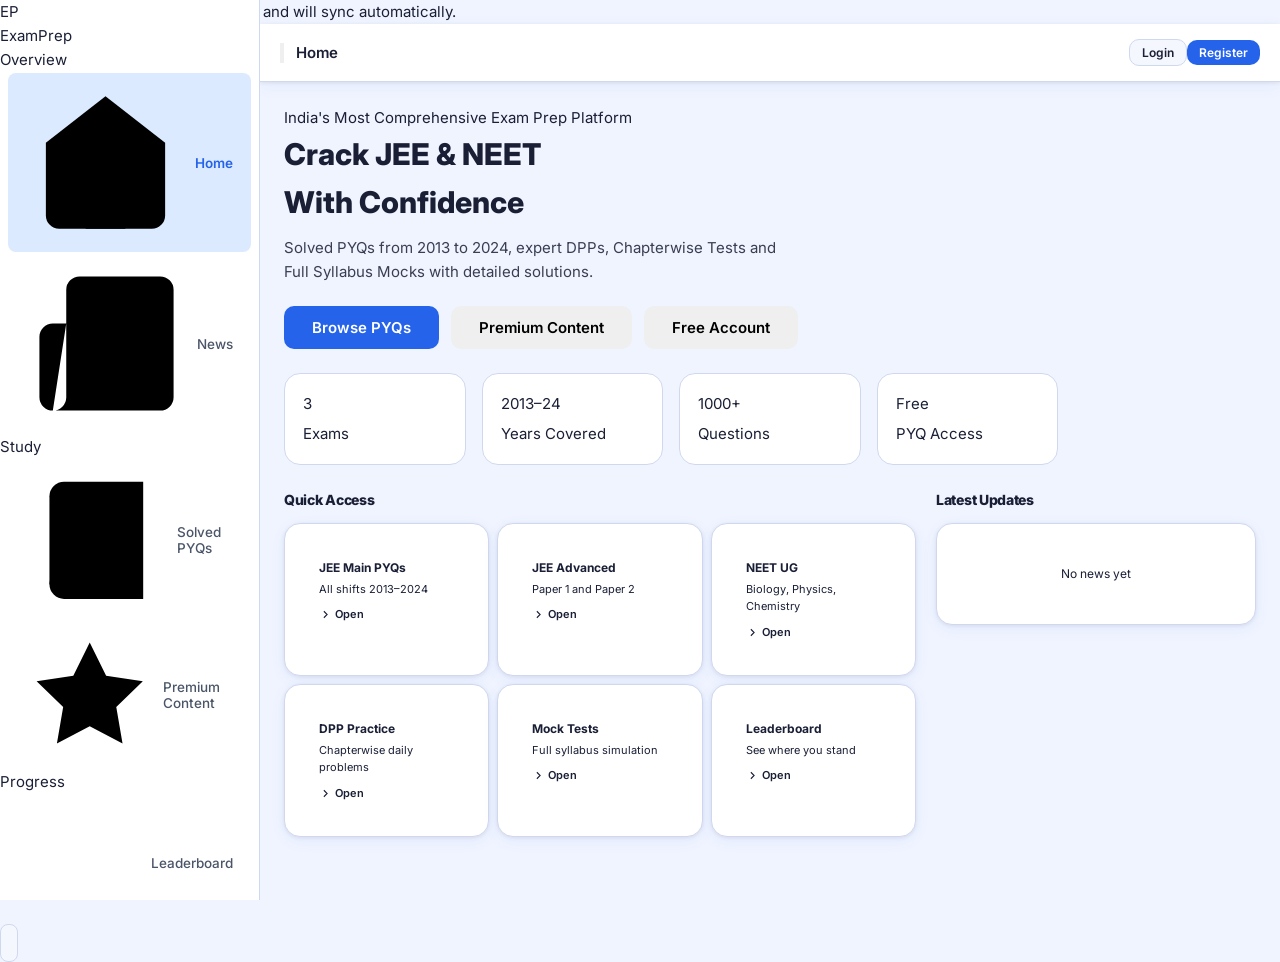
==== commit 1fdc8c1c: "updated index page with solved routers problem" ====
--- a/frontend/index.html
+++ b/frontend/index.html
@@ -1,299 +1,433 @@
 <!DOCTYPE html>
 <html lang="en" data-theme="light">
 <head>
-  <meta charset="UTF-8">
-  <meta name="viewport" content="width=device-width, initial-scale=1.0">
-  <title>ExamPrep — JEE & NEET Preparation</title>
-  <meta name="description" content="India's best JEE Main, JEE Advanced and NEET preparation platform with PYQs, DPPs, Mock Tests and detailed solutions.">
-  <meta name="theme-color" content="#1a237e">
-  <link rel="manifest" href="/manifest.json">
-  <link rel="preconnect" href="https://fonts.googleapis.com">
-  <link href="https://fonts.googleapis.com/css2?family=Inter:wght@400;500;600;700;800;900&display=swap" rel="stylesheet">
-  <link rel="stylesheet" href="./assets/css/style.css">
+<meta charset="UTF-8">
+<meta name="viewport" content="width=device-width,initial-scale=1.0">
+<title>ExamPrep — JEE & NEET</title>
+<link rel="preconnect" href="https://fonts.googleapis.com">
+<link href="https://fonts.googleapis.com/css2?family=Inter:wght@400;500;600;700;800;900&display=swap" rel="stylesheet">
+<link rel="stylesheet" href="./assets/css/style.css">
 </head>
 <body>
+<div id="offline-bar">You are offline. Answers are queued and will sync automatically.</div>
 <div id="app">
-  <!-- ── Sidebar ──────────────────────────────────────────────────────────── -->
   <nav id="sidebar">
-    <div class="sidebar-logo">
-      <div class="logo-icon">EP</div>
-      <div class="logo-text"><span>Exam</span>Prep</div>
-    </div>
-
-    <div class="sidebar-nav">
-      <div class="nav-section-label">Main</div>
-      <button class="nav-item" data-route="#home"    onclick="navigate('#home')">    <span class="nav-icon">🏠</span> Home</button>
-      <button class="nav-item" data-route="#news"    onclick="navigate('#news')">    <span class="nav-icon">📰</span> News &amp; Updates</button>
-
-      <div class="nav-section-label" style="margin-top:8px;">Free PYQs</div>
-      <button class="nav-item" data-route="#pyq"     onclick="navigate('#pyq')">     <span class="nav-icon">📚</span> Solved PYQs</button>
-
-      <div class="nav-section-label" style="margin-top:8px;">Premium</div>
-      <button class="nav-item" data-route="#premium" onclick="navigate('#premium')"> <span class="nav-icon">⭐</span> Premium Content</button>
-      <button class="nav-item" data-route="#subscription" id="nav-subscription" onclick="navigate('#subscription')"><span class="nav-icon">💳</span> Get Premium</button>
-
-      <div class="nav-section-label" style="margin-top:8px;">My Account</div>
-      <button class="nav-item" data-route="#dashboard" id="nav-dashboard" onclick="navigate('#dashboard')"><span class="nav-icon">📊</span> Dashboard</button>
-      <button class="nav-item" data-route="#leaderboard" onclick="navigate('#leaderboard')"><span class="nav-icon">🏅</span> Leaderboard</button>
-      <button class="nav-item" data-route="#library" id="nav-library" onclick="navigate('#library')"><span class="nav-icon">📂</span> My Library</button>
-
-      <div class="nav-section-label" style="margin-top:8px;">Auth</div>
-      <button class="nav-item" data-route="#login"    id="nav-login"    onclick="navigate('#login')">   <span class="nav-icon">🔑</span> Login</button>
-      <button class="nav-item" data-route="#register" id="nav-register" onclick="navigate('#register')"><span class="nav-icon">✨</span> Register</button>
-      <button class="nav-item"                        id="nav-logout"   onclick="doLogout()">           <span class="nav-icon">🚪</span> Logout</button>
-      <button class="nav-item" data-route="#admin"    id="nav-admin"    onclick="navigate('#admin')">   <span class="nav-icon">⚙️</span> Admin</button>
-    </div>
-
+    <div class="sidebar-brand">
+      <div class="brand-mark">EP</div>
+      <div class="brand-name"><span>Exam</span>Prep</div>
+    </div>
+    <div class="sidebar-body">
+      <div class="nav-group">
+        <div class="nav-group-label">Overview</div>
+        <button class="nav-item" data-page="home" onclick="go('home')">
+          <svg viewBox="0 0 24 24"><path d="M3 9l9-7 9 7v11a2 2 0 01-2 2H5a2 2 0 01-2-2z"/><polyline points="9 22 9 12 15 12 15 22"/></svg>Home
+        </button>
+        <button class="nav-item" data-page="news" onclick="go('news')">
+          <svg viewBox="0 0 24 24"><path d="M4 22h16a2 2 0 002-2V4a2 2 0 00-2-2H8a2 2 0 00-2 2v16a2 2 0 01-2 2zm0 0a2 2 0 01-2-2v-9c0-1.1.9-2 2-2h2"/><path d="M18 14h-8M15 18h-5M10 6h8v4h-8z"/></svg>News
+        </button>
+      </div>
+      <div class="nav-group">
+        <div class="nav-group-label">Study</div>
+        <button class="nav-item" data-page="pyq" onclick="go('pyq')">
+          <svg viewBox="0 0 24 24"><path d="M4 19.5A2.5 2.5 0 016.5 17H20"/><path d="M6.5 2H20v20H6.5A2.5 2.5 0 014 19.5v-15A2.5 2.5 0 016.5 2z"/></svg>Solved PYQs
+        </button>
+        <button class="nav-item" data-page="premium" onclick="go('premium')">
+          <svg viewBox="0 0 24 24"><polygon points="12 2 15.09 8.26 22 9.27 17 14.14 18.18 21.02 12 17.77 5.82 21.02 7 14.14 2 9.27 8.91 8.26 12 2"/></svg>Premium Content
+          <span id="nav-pro-badge" class="nav-badge" style="display:none">PRO</span>
+        </button>
+      </div>
+      <div class="nav-group">
+        <div class="nav-group-label">Progress</div>
+        <button class="nav-item" data-page="dashboard" onclick="go('dashboard')" id="nav-dashboard" style="display:none">
+          <svg viewBox="0 0 24 24"><rect x="3" y="3" width="7" height="7"/><rect x="14" y="3" width="7" height="7"/><rect x="14" y="14" width="7" height="7"/><rect x="3" y="14" width="7" height="7"/></svg>Dashboard
+        </button>
+        <button class="nav-item" data-page="leaderboard" onclick="go('leaderboard')">
+          <svg viewBox="0 0 24 24"><path d="M18 20V10M12 20V4M6 20v-6"/></svg>Leaderboard
+        </button>
+        <button class="nav-item" data-page="library" onclick="go('library')" id="nav-library" style="display:none">
+          <svg viewBox="0 0 24 24"><path d="M22 19a2 2 0 01-2 2H4a2 2 0 01-2-2V5a2 2 0 012-2h5l2 3h9a2 2 0 012 2z"/></svg>My Library
+        </button>
+      </div>
+      <div class="nav-group">
+        <div class="nav-group-label">Account</div>
+        <button class="nav-item" data-page="subscription" onclick="go('subscription')" id="nav-plans">
+          <svg viewBox="0 0 24 24"><rect x="1" y="4" width="22" height="16" rx="2"/><line x1="1" y1="10" x2="23" y2="10"/></svg>Get Premium
+        </button>
+        <button class="nav-item" data-page="login" onclick="go('login')" id="nav-login">
+          <svg viewBox="0 0 24 24"><path d="M15 3h4a2 2 0 012 2v14a2 2 0 01-2 2h-4M10 17l5-5-5-5M15 12H3"/></svg>Login
+        </button>
+        <button class="nav-item" onclick="doLogout()" id="nav-logout" style="display:none">
+          <svg viewBox="0 0 24 24"><path d="M9 21H5a2 2 0 01-2-2V5a2 2 0 012-2h4M16 17l5-5-5-5M21 12H9"/></svg>Logout
+        </button>
+        <button class="nav-item" data-page="admin" onclick="go('admin')" id="nav-admin" style="display:none">
+          <svg viewBox="0 0 24 24"><circle cx="12" cy="12" r="3"/><path d="M19.07 4.93l-1.41 1.41M4.93 4.93l1.41 1.41M12 2v2M12 20v2M2 12h2M20 12h2M19.07 19.07l-1.41-1.41M4.93 19.07l1.41-1.41"/></svg>Admin
+        </button>
+      </div>
+    </div>
     <div class="sidebar-footer">
-      <div style="display:flex;align-items:center;gap:8px;">
-        <span style="font-size:.78rem;color:var(--text3);">Dark Mode</span>
-        <button class="theme-toggle" id="theme-btn" onclick="toggleTheme()"></button>
+      <div class="theme-row">
+        <span class="theme-label">Dark mode</span>
+        <button class="toggle-switch" id="theme-toggle" onclick="toggleTheme()"></button>
       </div>
     </div>
   </nav>
-
-  <!-- ── Main ────────────────────────────────────────────────────────────── -->
-  <main id="main">
+  <div id="main">
     <div id="topbar">
-      <button class="btn-icon" id="menu-btn" onclick="toggleSidebar()" aria-label="Menu">☰</button>
+      <button class="topbar-menu-btn" onclick="toggleSidebar()">
+        <svg viewBox="0 0 24 24"><line x1="3" y1="12" x2="21" y2="12"/><line x1="3" y1="6" x2="21" y2="6"/><line x1="3" y1="18" x2="21" y2="18"/></svg>
+      </button>
       <span class="topbar-title" id="topbar-title">ExamPrep</span>
-      <div class="topbar-actions">
-        <div id="topbar-user"></div>
-        <button class="btn btn-primary btn-sm" id="topbar-premium-btn" onclick="navigate('#subscription')" style="display:none;">⭐ Go Premium</button>
-      </div>
-    </div>
-
+      <div class="topbar-right" id="topbar-right"></div>
+    </div>
     <div id="page-content"></div>
-  </main>
-</div>
-
-<!-- ── Exam Engine Overlay ─────────────────────────────────────────────────── -->
-<div id="exam-screen"><!-- Built dynamically by exam_engine.js --></div>
-
-<!-- ── OMR Overlay ────────────────────────────────────────────────────────── -->
-<div id="omr-overlay">
-  <div class="omr-sheet">
-    <div id="omr-sheet-body"><!-- Built dynamically by omr.js --></div>
   </div>
 </div>
-
-<!-- ── Generic Modal ──────────────────────────────────────────────────────── -->
-<div id="modal-backdrop" class="modal-backdrop">
-  <div class="modal">
-    <div class="modal-header">
-      <h3 id="modal-title">Modal</h3>
-      <button class="btn-icon" onclick="closeModal()">✕</button>
-    </div>
-    <div class="modal-body" id="modal-body"></div>
-    <div class="modal-footer" id="modal-footer">
-      <button class="btn btn-secondary" onclick="closeModal()">Close</button>
-    </div>
+<div id="exam-overlay"></div>
+<div class="modal-bg" id="modal-bg" onclick="if(event.target===this)closeModal()">
+  <div class="modal-box">
+    <div class="modal-head">
+      <span class="modal-head-title" id="modal-title"></span>
+      <button class="btn-icon" onclick="closeModal()"><svg viewBox="0 0 24 24"><line x1="18" y1="6" x2="6" y2="18"/><line x1="6" y1="6" x2="18" y2="18"/></svg></button>
+    </div>
+    <div id="modal-body"></div>
+    <div class="modal-foot" id="modal-foot"></div>
   </div>
 </div>
-
-<!-- ── Toast Container ────────────────────────────────────────────────────── -->
-<div id="toast-container"></div>
-
-<!-- ── Offline Banner ─────────────────────────────────────────────────────── -->
-<div id="offline-indicator" class="offline-indicator">📵 You're offline — answers are queued</div>
-
-<!-- ── Scripts ────────────────────────────────────────────────────────────── -->
-<script src="./assets/js/api.js"></script>
-<script src="./assets/js/router.js"></script>
-<script src="./assets/js/auth.js"></script>
+<div id="toast-wrap"></div>
+
+<script>
+'use strict';
+// ╔══════════════════════════════════════════════════╗
+// ║  CORE — API, AUTH, ROUTER, UI HELPERS            ║
+// ╚══════════════════════════════════════════════════╝
+
+const Auth = {
+  token:  () => localStorage.getItem('ep_tok'),
+  user:   () => { try { return JSON.parse(localStorage.getItem('ep_usr') || 'null'); } catch { return null; } },
+  set:    (tok, usr) => { localStorage.setItem('ep_tok', tok); localStorage.setItem('ep_usr', JSON.stringify(usr)); },
+  clear:  () => { localStorage.removeItem('ep_tok'); localStorage.removeItem('ep_usr'); },
+  loggedIn:  () => !!localStorage.getItem('ep_tok'),
+  isPremium: () => { try { return JSON.parse(localStorage.getItem('ep_usr') || '{}').is_premium || false; } catch { return false; } },
+  isAdmin:   () => { try { return JSON.parse(localStorage.getItem('ep_usr') || '{}').is_admin || false; } catch { return false; } },
+};
+
+async function apiFetch(path, opts = {}) {
+  const headers = { 'Content-Type': 'application/json', ...(opts.headers || {}) };
+  const tok = Auth.token();
+  if (tok) headers['Authorization'] = 'Bearer ' + tok;
+  const res = await fetch(path, { ...opts, headers,
+    body: opts.body && typeof opts.body !== 'string' ? JSON.stringify(opts.body) : opts.body });
+  if (res.status === 204) return null;
+  const ct = res.headers.get('content-type') || '';
+  const data = ct.includes('json') ? await res.json() : await res.blob();
+  if (!res.ok) { const e = new Error(data?.detail || `HTTP ${res.status}`); e.status = res.status; throw e; }
+  return data;
+}
+const GET   = p      => apiFetch(p, { method: 'GET' });
+const POST  = (p, b) => apiFetch(p, { method: 'POST',  body: b });
+const PATCH = (p, b) => apiFetch(p, { method: 'PATCH', body: b });
+const PUT   = (p, b) => apiFetch(p, { method: 'PUT',   body: b });
+const DEL   = p      => apiFetch(p, { method: 'DELETE' });
+const FORM  = (p, fd)=> apiFetch(p, { method: 'POST',  body: fd, headers: {} });
+
+// Offline queue for answers
+const OQ = {
+  push: item => { const q = OQ.all(); q.push(item); localStorage.setItem('ep_oq', JSON.stringify(q)); },
+  all:  ()   => { try { return JSON.parse(localStorage.getItem('ep_oq') || '[]'); } catch { return []; } },
+  clear:()   => localStorage.removeItem('ep_oq'),
+  flush: async () => {
+    if (!navigator.onLine) return;
+    const items = OQ.all(); if (!items.length) return;
+    const failed = [];
+    for (const item of items) { try { await apiFetch(item.url, item.opts); } catch { failed.push(item); } }
+    localStorage.setItem('ep_oq', JSON.stringify(failed));
+  }
+};
+
+// Router
+const _PAGES = {};
+const _TITLES = { home:'Home', pyq:'Solved PYQs', premium:'Premium Content',
+  leaderboard:'Leaderboard', dashboard:'My Dashboard', news:'Exam News',
+  library:'My Library', subscription:'Subscription Plans', admin:'Admin Panel',
+  login:'Login', register:'Register' };
+
+function registerPage(name, fn) { _PAGES[name] = fn; }
+
+function go(page, params = {}) {
+  if (!_PAGES[page]) page = 'home';
+  history.pushState({ page, params }, '', '/' + (page === 'home' ? '' : page));
+  _render(page, params);
+}
+
+function _render(page, params = {}) {
+  const fn = _PAGES[page]; if (!fn) { go('home'); return; }
+  document.querySelectorAll('.nav-item').forEach(el => el.classList.toggle('active', el.dataset.page === page));
+  document.getElementById('topbar-title').textContent = _TITLES[page] || 'ExamPrep';
+  const cont = document.getElementById('page-content');
+  cont.innerHTML = '<div class="loading-center"><div class="spinner"></div><div class="loading-text">Loading</div></div>';
+  Promise.resolve(fn(cont, params)).catch(err => {
+    cont.innerHTML = `<div class="empty-state"><div class="empty-state-icon"><svg viewBox="0 0 24 24" width="24" height="24" stroke="currentColor" fill="none" stroke-width="1.5"><circle cx="12" cy="12" r="10"/><line x1="12" y1="8" x2="12" y2="12"/><line x1="12" y1="16" x2="12.01" y2="16"/></svg></div><div class="empty-title">Something went wrong</div><div class="empty-sub">${err.message}</div><button class="btn btn-secondary" style="margin-top:16px" onclick="go('home')">Go Home</button></div>`;
+  });
+}
+
+window.addEventListener('popstate', e => { if (e.state?.page) _render(e.state.page, e.state.params || {}); });
+
+// Toast
+function toast(msg, type = 'info', ms = 3500) {
+  const w = document.getElementById('toast-wrap');
+  const d = document.createElement('div');
+  d.className = `toast ${type}`;
+  d.innerHTML = `<div class="toast-dot"></div><span>${msg}</span>`;
+  w.appendChild(d);
+  setTimeout(() => { d.style.opacity = '0'; d.style.transform = 'translateY(8px)'; d.style.transition = '.25s'; setTimeout(() => d.remove(), 250); }, ms);
+}
+
+// Modal
+function openModal(title, body, foot) {
+  document.getElementById('modal-title').textContent = title;
+  document.getElementById('modal-body').innerHTML = body;
+  document.getElementById('modal-foot').innerHTML = foot || '<button class="btn btn-secondary" onclick="closeModal()">Close</button>';
+  document.getElementById('modal-bg').classList.add('open');
+}
+function closeModal() { document.getElementById('modal-bg').classList.remove('open'); }
+document.addEventListener('keydown', e => { if (e.key === 'Escape') closeModal(); });
+
+// Theme
+function toggleTheme() {
+  const next = document.documentElement.getAttribute('data-theme') === 'dark' ? 'light' : 'dark';
+  document.documentElement.setAttribute('data-theme', next);
+  document.getElementById('theme-toggle').classList.toggle('on', next === 'dark');
+  localStorage.setItem('ep_theme', next);
+}
+
+// Sidebar
+function toggleSidebar() {
+  const s = document.getElementById('sidebar');
+  if (window.innerWidth <= 768) { s.classList.toggle('mobile-open'); }
+  else { s.classList.toggle('hidden'); document.getElementById('main').classList.toggle('sidebar-collapsed'); }
+}
+document.addEventListener('click', e => {
+  if (window.innerWidth <= 768) {
+    const s = document.getElementById('sidebar');
+    if (s.classList.contains('mobile-open') && !e.target.closest('#sidebar') && !e.target.closest('.topbar-menu-btn'))
+      s.classList.remove('mobile-open');
+  }
+});
+
+// Auth UI
+function updateAuthUI() {
+  const u = Auth.user(), li = Auth.loggedIn(), pm = Auth.isPremium(), adm = Auth.isAdmin();
+  const show = (id, v) => { const el = document.getElementById(id); if (el) el.style.display = v ? '' : 'none'; };
+  show('nav-login', !li);
+  show('nav-logout', li);
+  show('nav-dashboard', li);
+  show('nav-library', li);
+  show('nav-admin', adm);
+  show('nav-plans', li && !pm);
+  show('nav-pro-badge', pm);
+  const tr = document.getElementById('topbar-right');
+  if (li && u) {
+    const init = (u.full_name || u.email || 'U').charAt(0).toUpperCase();
+    tr.innerHTML = `<div class="topbar-user-chip"><div class="user-avatar">${init}</div><span>${u.full_name || u.email.split('@')[0]}</span>${pm ? '<span class="premium-chip">PRO</span>' : ''}</div>${!pm ? '<button class="btn btn-primary btn-sm" onclick="go(\'subscription\')">Get Premium</button>' : ''}`;
+  } else {
+    tr.innerHTML = `<button class="btn btn-secondary btn-sm" onclick="go('login')">Login</button><button class="btn btn-primary btn-sm" onclick="go('register')">Register</button>`;
+  }
+}
+
+function requireLogin(msg) {
+  if (!Auth.loggedIn()) { toast(msg || 'Please login to continue', 'warn'); go('login'); return false; }
+  return true;
+}
+
+// Icons
+const IC = {
+  lock: `<svg viewBox="0 0 24 24" stroke="currentColor" fill="none" stroke-width="2" width="13" height="13"><rect x="3" y="11" width="18" height="11" rx="2"/><path d="M7 11V7a5 5 0 0110 0v4"/></svg>`,
+  play: `<svg viewBox="0 0 24 24" stroke="currentColor" fill="currentColor" stroke-width="0" width="13" height="13"><polygon points="5 3 19 12 5 21"/></svg>`,
+  dl:   `<svg viewBox="0 0 24 24" stroke="currentColor" fill="none" stroke-width="2" width="13" height="13"><path d="M21 15v4a2 2 0 01-2 2H5a2 2 0 01-2-2v-4"/><polyline points="7 10 12 15 17 10"/><line x1="12" y1="15" x2="12" y2="3"/></svg>`,
+  eye:  `<svg viewBox="0 0 24 24" stroke="currentColor" fill="none" stroke-width="2" width="13" height="13"><path d="M1 12s4-8 11-8 11 8 11 8-4 8-11 8-11-8-11-8z"/><circle cx="12" cy="12" r="3"/></svg>`,
+  chk:  `<svg viewBox="0 0 24 24" stroke="currentColor" fill="none" stroke-width="2.5" width="13" height="13"><polyline points="20 6 9 17 4 12"/></svg>`,
+  arr:  `<svg viewBox="0 0 24 24" stroke="currentColor" fill="none" stroke-width="2" width="13" height="13"><polyline points="9 18 15 12 9 6"/></svg>`,
+};
+
+// ╔══════════════════════════════════════════════════╗
+// ║  HOME                                            ║
+// ╚══════════════════════════════════════════════════╝
+registerPage('home', async function(el) {
+  const user = Auth.user();
+  let rankHTML = '';
+  if (Auth.loggedIn()) {
+    try {
+      const r = await GET('/api/leaderboard/my-rank');
+      rankHTML = `<div style="display:flex;gap:28px;flex-wrap:wrap;margin-top:16px;padding-top:16px;border-top:1px solid rgba(255,255,255,.15)">
+        <div><div style="font-size:26px;font-weight:900;color:#fff;letter-spacing:-1px">#${r.overall_rank || '—'}</div><div style="font-size:10px;font-weight:700;text-transform:uppercase;letter-spacing:.08em;color:rgba(255,255,255,.6)">Overall Rank</div></div>
+        <div><div style="font-size:26px;font-weight:900;color:#fff;letter-spacing:-1px">${r.streak_days || 0}</div><div style="font-size:10px;font-weight:700;text-transform:uppercase;letter-spacing:.08em;color:rgba(255,255,255,.6)">Day Streak</div></div>
+        <div><div style="font-size:26px;font-weight:900;color:#fff;letter-spacing:-1px">${r.total_questions || 0}</div><div style="font-size:10px;font-weight:700;text-transform:uppercase;letter-spacing:.08em;color:rgba(255,255,255,.6)">Solved</div></div>
+        <div><div style="font-size:26px;font-weight:900;color:#fff;letter-spacing:-1px">${(r.composite_score || 0).toFixed(0)}</div><div style="font-size:10px;font-weight:700;text-transform:uppercase;letter-spacing:.08em;color:rgba(255,255,255,.6)">Rating</div></div>
+      </div>`;
+    } catch {}
+  }
+
+  let news = [];
+  try { news = await GET('/api/news/'); } catch {}
+
+  el.innerHTML = `<div class="fade-in">
+    <div class="hero-banner" style="margin-bottom:24px">
+      <div class="hero-eyebrow">India's Most Comprehensive Exam Prep Platform</div>
+      <div class="hero-title">${user ? `Welcome back,<br>${user.full_name || user.email.split('@')[0]}` : 'Crack JEE & NEET<br>With Confidence'}</div>
+      <div class="hero-sub">${user ? 'Continue your preparation. Every question solved takes you one step closer.' : 'Solved PYQs from 2013 to 2024, expert DPPs, Chapterwise Tests and Full Syllabus Mocks with detailed solutions.'}</div>
+      <div class="hero-actions">
+        <button class="btn btn-primary btn-lg" onclick="go('pyq')">Browse PYQs</button>
+        <button class="btn btn-outline btn-lg" onclick="go('premium')">Premium Content</button>
+        ${!Auth.loggedIn() ? '<button class="btn btn-outline btn-lg" onclick="go(\'register\')">Free Account</button>' : ''}
+      </div>
+      ${rankHTML}
+    </div>
+
+    <div class="stat-grid" style="margin-bottom:24px">
+      <div class="stat-card"><div class="stat-val">3</div><div class="stat-lbl">Exams</div></div>
+      <div class="stat-card"><div class="stat-val">2013–24</div><div class="stat-lbl">Years Covered</div></div>
+      <div class="stat-card"><div class="stat-val">1000+</div><div class="stat-lbl">Questions</div></div>
+      <div class="stat-card"><div class="stat-val">Free</div><div class="stat-lbl">PYQ Access</div></div>
+    </div>
+
+    <div style="display:grid;grid-template-columns:1fr 320px;gap:20px" id="home-grid">
+      <div>
+        <div style="font-size:14px;font-weight:800;color:var(--c-text);margin-bottom:12px;letter-spacing:-.3px">Quick Access</div>
+        <div style="display:grid;grid-template-columns:1fr 1fr 1fr;gap:8px;margin-bottom:24px" id="quick-grid">
+          ${[['JEE Main PYQs','All shifts 2013–2024','pyq'],['JEE Advanced','Paper 1 and Paper 2','pyq'],['NEET UG','Biology, Physics, Chemistry','pyq'],['DPP Practice','Chapterwise daily problems','premium'],['Mock Tests','Full syllabus simulation','premium'],['Leaderboard','See where you stand','leaderboard']].map(([t,s,p]) => `
+          <div class="card card-hover" onclick="go('${p}')">
+            <div class="card-body" style="padding:14px">
+              <div style="font-size:12px;font-weight:700;color:var(--c-text);margin-bottom:3px">${t}</div>
+              <div style="font-size:11px;color:var(--c-text4)">${s}</div>
+              <div style="margin-top:8px;color:var(--c-blue);display:flex;align-items:center;gap:3px;font-size:11px;font-weight:600">${IC.arr}Open</div>
+            </div>
+          </div>`).join('')}
+        </div>
+      </div>
+      <div>
+        <div style="font-size:14px;font-weight:800;color:var(--c-text);margin-bottom:12px;letter-spacing:-.3px">Latest Updates</div>
+        <div class="card">
+          <div class="card-body" style="padding:0 16px">
+            ${news.slice(0,4).map(n => `<div style="padding:12px 0;border-bottom:1px solid var(--c-border)">
+              <div style="display:flex;align-items:center;gap:6px;margin-bottom:4px">
+                <span class="badge ${n.exam_type === 'JEE_MAIN' ? 'badge-blue' : n.exam_type === 'NEET' ? 'badge-green' : n.exam_type === 'JEE_ADVANCED' ? 'badge-purple' : 'badge-gray'}">${(n.exam_type || 'General').replace('_',' ')}</span>
+                <span style="font-size:10px;color:var(--c-text4)">${new Date(n.published_at).toLocaleDateString('en-IN',{day:'numeric',month:'short'})}</span>
+              </div>
+              <div style="font-size:12px;font-weight:600;color:var(--c-text);line-height:1.4">${n.title}</div>
+            </div>`).join('') || '<div style="padding:20px 0;text-align:center;font-size:12px;color:var(--c-text4)">No news yet</div>'}
+            ${news.length ? `<div style="padding:10px 0"><button class="btn btn-secondary btn-sm" style="width:100%" onclick="go('news')">View All Updates</button></div>` : ''}
+          </div>
+        </div>
+      </div>
+    </div>
+  </div>`;
+
+  // Responsive
+  if (window.innerWidth < 900) document.getElementById('home-grid').style.gridTemplateColumns = '1fr';
+  if (window.innerWidth < 560) document.getElementById('quick-grid').style.gridTemplateColumns = '1fr 1fr';
+});
+
+// ╔══════════════════════════════════════════════════╗
+// ║  AUTH                                            ║
+// ╚══════════════════════════════════════════════════╝
+registerPage('login', function(el) {
+  el.innerHTML = `<div class="auth-split fade-in" style="min-height:calc(100vh - 56px)">
+    <div class="auth-left">
+      <div class="auth-left-title">Prepare Smarter.<br>Score Higher.</div>
+      <div class="auth-left-sub">Join thousands of JEE and NEET aspirants using ExamPrep to sharpen their skills with real past papers and expert-crafted content.</div>
+      <div class="auth-feature-list">${['Free access to all PYQs from 2013–2024','Detailed step-by-step solutions','Premium DPPs and chapterwise tests','Real exam interface with timer','Performance dashboard and leaderboard'].map(f => `<div class="auth-feature"><div class="auth-feature-dot"></div>${f}</div>`).join('')}</div>
+    </div>
+    <div class="auth-right"><div class="auth-form-wrap">
+      <div class="auth-title">Sign in to your account</div>
+      <div class="auth-sub">New here? <a href="#" onclick="go('register');return false">Create a free account</a></div>
+      <div id="l-err" style="display:none;background:var(--c-red-l);color:var(--c-red);padding:10px 14px;border-radius:var(--radius-sm);font-size:12px;font-weight:600;margin-bottom:14px;border-left:3px solid var(--c-red)"></div>
+      <div class="form-group"><label class="form-label">Email address</label><input id="l-email" type="email" class="form-control" placeholder="you@example.com" autocomplete="email"></div>
+      <div class="form-group"><label class="form-label">Password</label><input id="l-pass" type="password" class="form-control" placeholder="Your password" autocomplete="current-password" onkeyup="if(event.key==='Enter')doLogin()"></div>
+      <button id="login-btn" class="btn btn-primary btn-lg" style="width:100%;margin-top:4px" onclick="doLogin()">Sign In</button>
+      <p style="text-align:center;margin-top:20px;font-size:11px;color:var(--c-text4)">Demo: admin@examprep.in / admin123</p>
+    </div></div>
+  </div>`;
+});
+
+async function doLogin() {
+  const em = document.getElementById('l-email').value.trim();
+  const pw = document.getElementById('l-pass').value;
+  const errEl = document.getElementById('l-err');
+  const btn = document.getElementById('login-btn');
+  if (!em || !pw) { errEl.textContent = 'Please enter email and password.'; errEl.style.display = 'block'; return; }
+  btn.disabled = true; btn.textContent = 'Signing in...';
+  try {
+    const d = await POST('/api/auth/login', { email: em, password: pw });
+    Auth.set(d.access_token, d.user);
+    updateAuthUI();
+    toast('Welcome back!', 'ok');
+    go('home');
+  } catch(e) { errEl.textContent = e.message; errEl.style.display = 'block'; btn.disabled = false; btn.textContent = 'Sign In'; }
+}
+
+registerPage('register', function(el) {
+  el.innerHTML = `<div class="auth-split fade-in" style="min-height:calc(100vh - 56px)">
+    <div class="auth-left">
+      <div class="auth-left-title">Start Your Journey<br>to Success.</div>
+      <div class="auth-left-sub">Create your free account and get instant access to thousands of solved PYQs with detailed solutions.</div>
+      <div class="auth-feature-list">${['No credit card required for free access','Instant PYQ access after registration','Track performance with personal dashboard','Compete on the leaderboard','Unlock premium for DPPs and mocks'].map(f => `<div class="auth-feature"><div class="auth-feature-dot"></div>${f}</div>`).join('')}</div>
+    </div>
+    <div class="auth-right"><div class="auth-form-wrap">
+      <div class="auth-title">Create your account</div>
+      <div class="auth-sub">Already registered? <a href="#" onclick="go('login');return false">Sign in</a></div>
+      <div id="r-err" style="display:none;background:var(--c-red-l);color:var(--c-red);padding:10px 14px;border-radius:var(--radius-sm);font-size:12px;font-weight:600;margin-bottom:14px;border-left:3px solid var(--c-red)"></div>
+      <div class="form-group"><label class="form-label">Full name</label><input id="r-name" type="text" class="form-control" placeholder="Your full name"></div>
+      <div class="form-group"><label class="form-label">Email address</label><input id="r-email" type="email" class="form-control" placeholder="you@example.com"></div>
+      <div class="form-group"><label class="form-label">Password</label><input id="r-pass" type="password" class="form-control" placeholder="At least 6 characters" onkeyup="if(event.key==='Enter')doRegister()"></div>
+      <button id="reg-btn" class="btn btn-primary btn-lg" style="width:100%;margin-top:4px" onclick="doRegister()">Create Free Account</button>
+    </div></div>
+  </div>`;
+});
+
+async function doRegister() {
+  const nm = document.getElementById('r-name').value.trim();
+  const em = document.getElementById('r-email').value.trim();
+  const pw = document.getElementById('r-pass').value;
+  const errEl = document.getElementById('r-err');
+  const btn = document.getElementById('reg-btn');
+  if (!em || !pw) { errEl.textContent = 'Email and password are required.'; errEl.style.display = 'block'; return; }
+  if (pw.length < 6) { errEl.textContent = 'Password must be at least 6 characters.'; errEl.style.display = 'block'; return; }
+  btn.disabled = true; btn.textContent = 'Creating account...';
+  try {
+    const d = await POST('/api/auth/register', { email: em, password: pw, full_name: nm || undefined });
+    Auth.set(d.access_token, d.user);
+    updateAuthUI();
+    toast('Account created! Welcome.', 'ok');
+    go('home');
+  } catch(e) { errEl.textContent = e.message; errEl.style.display = 'block'; btn.disabled = false; btn.textContent = 'Create Free Account'; }
+}
+
+function doLogout() { Auth.clear(); updateAuthUI(); toast('Logged out.', 'info'); go('home'); }
+</script>
+
+<!-- ═══ PAGE MODULES ═══ -->
+<script src="./assets/js/pyq_browse.js"></script>
+<script src="./assets/js/premium.js"></script>
 <script src="./assets/js/exam_engine.js"></script>
 <script src="./assets/js/omr.js"></script>
-<script src="./assets/js/pyq_browse.js"></script>
-<script src="./assets/js/premium.js"></script>
+<script src="./assets/js/leaderboard.js"></script>
 <script src="./assets/js/dashboard.js"></script>
-<script src="./assets/js/leaderboard.js"></script>
 <script src="./assets/js/subscription.js"></script>
 <script src="./assets/js/news.js"></script>
 <script src="./assets/js/library.js"></script>
 <script src="./assets/js/admin.js"></script>
 
 <script>
-/* ── App boot ───────────────────────────────────────────────────────────── */
-
-// Route registrations
-registerRoute('#home',         renderHome);
-registerRoute('#pyq',          renderPyq);
-registerRoute('#premium',      renderPremium);
-registerRoute('#leaderboard',  renderLeaderboard);
-registerRoute('#dashboard',    renderDashboard);
-registerRoute('#news',         renderNews);
-registerRoute('#library',      renderLibrary);
-registerRoute('#subscription', renderSubscription);
-registerRoute('#admin',        renderAdmin);
-registerRoute('#login',        renderLogin);
-registerRoute('#register',     renderRegister);
-
-// Home page
-async function renderHome(container) {
-  const user = Auth.getUser();
-  let myRank = null;
-  try { if (Auth.isLoggedIn()) myRank = await LbAPI.myRank(); } catch {}
-
-  container.innerHTML = `
-    <div class="home-hero fade-in">
-      <div class="hero-title">
-        ${user ? `Welcome back, ${user.full_name || user.email.split('@')[0]} 👋` : 'Master JEE & NEET 🚀'}
-      </div>
-      <div class="hero-sub">
-        ${user
-          ? 'Pick up where you left off. Your next breakthrough is one test away.'
-          : 'India\'s most comprehensive exam prep platform. Solved PYQs, DPPs, Mock Tests and detailed solutions.'}
-      </div>
-      <div class="hero-actions">
-        <button class="btn btn-primary btn-lg" onclick="navigate('#pyq')">📚 Browse PYQs</button>
-        <button class="btn btn-lg" style="background:rgba(255,255,255,.15);color:#fff;border:1px solid rgba(255,255,255,.3);" onclick="navigate('#premium')">⭐ Premium Content</button>
-        ${!user ? '<button class="btn btn-lg" style="background:rgba(255,255,255,.12);color:#fff;border:1px solid rgba(255,255,255,.25);" onclick="navigate(\'#register\')">Create Free Account</button>' : ''}
-      </div>
-    </div>
-
-    ${myRank ? `
-    <div class="my-rank-card" style="margin-bottom:24px;">
-      <div><div class="my-rank-main">#${myRank.overall_rank??'—'}</div><div class="my-rank-label">Your Rank</div></div>
-      <div><div style="font-size:1.3rem;font-weight:800;">🔥 ${myRank.streak_days??0}</div><div class="my-rank-label">Streak</div></div>
-      <div><div style="font-size:1.3rem;font-weight:800;">${myRank.total_questions??0}</div><div class="my-rank-label">Solved</div></div>
-      <button class="btn btn-sm" style="margin-left:auto;background:rgba(255,255,255,.2);color:#fff;border:1px solid rgba(255,255,255,.3);" onclick="navigate('#dashboard')">My Dashboard →</button>
-    </div>` : ''}
-
-    <div class="stat-grid">
-      <div class="stat-card"><div class="stat-value">3</div><div class="stat-label">Exams Covered</div></div>
-      <div class="stat-card"><div class="stat-value">2020–24</div><div class="stat-label">Years Available</div></div>
-      <div class="stat-card"><div class="stat-value">100+</div><div class="stat-label">Question Sets</div></div>
-      <div class="stat-card"><div class="stat-value">Free</div><div class="stat-label">PYQ Access</div></div>
-    </div>
-
-    <div style="margin-bottom:28px;">
-      <div class="section-title" style="margin-bottom:16px;">Quick Access</div>
-      <div style="display:grid;grid-template-columns:repeat(auto-fill,minmax(180px,1fr));gap:12px;">
-        ${[
-          ['📝','JEE Main PYQs','pyq','All shifts 2020–2024','#pyq'],
-          ['🎯','JEE Advanced','pyq','Paper 1 & Paper 2','#pyq'],
-          ['🏥','NEET UG','pyq','Biology, Physics, Chemistry','#pyq'],
-          ['📋','DPP Sets','premium','Chapterwise practice','#premium'],
-          ['🏆','Mock Tests','premium','Full syllabus tests','#premium'],
-          ['🏅','Leaderboard','lb','See where you stand','#leaderboard'],
-        ].map(([icon,title,type,sub,route]) => `
-          <div class="card card-hover fade-in" onclick="navigate('${route}')">
-            <div style="font-size:1.8rem;margin-bottom:8px;">${icon}</div>
-            <div style="font-weight:700;font-size:.9rem;margin-bottom:3px;">${title}</div>
-            <div style="font-size:.78rem;color:var(--text3);">${sub}</div>
-          </div>`).join('')}
-      </div>
-    </div>
-
-    <div class="card">
-      <div class="section-title" style="margin-bottom:14px;">📰 Latest News</div>
-      <div id="home-news"><div class="spinner" style="width:24px;height:24px;border-width:2px;"></div></div>
-    </div>`;
-
-  // Load news preview
-  NewsAPI.list().then(items => {
-    const el = document.getElementById('home-news');
-    if (!el) return;
-    el.innerHTML = items.slice(0,3).map(n => `
-      <div style="padding:10px 0;border-bottom:1px solid var(--border);">
-        <div style="font-weight:600;font-size:.88rem;">${n.title}</div>
-        <div style="font-size:.76rem;color:var(--text3);margin-top:2px;">${new Date(n.published_at).toLocaleDateString('en-IN',{day:'numeric',month:'short',year:'numeric'})}</div>
-      </div>`).join('') + '<div style="text-align:right;margin-top:10px;"><button class="btn btn-ghost btn-sm" onclick="navigate(\'#news\')">All News →</button></div>';
-  }).catch(()=>{});
-}
-
-// Theme
-function toggleTheme() {
-  const isDark = document.documentElement.getAttribute('data-theme') === 'dark';
-  const next   = isDark ? 'light' : 'dark';
-  document.documentElement.setAttribute('data-theme', next);
-  document.getElementById('theme-btn').classList.toggle('on', next === 'dark');
-  localStorage.setItem('ep_theme', next);
-}
-
-// Sidebar
-function toggleSidebar() {
-  const sidebar = document.getElementById('sidebar');
-  if (window.innerWidth <= 900) {
-    sidebar.classList.toggle('mobile-open');
-  } else {
-    sidebar.classList.toggle('collapsed');
-    document.getElementById('main').classList.toggle('full-width');
-  }
-}
-
-// Close mobile sidebar on outside click
-document.addEventListener('click', e => {
-  if (window.innerWidth <= 900) {
-    const sidebar = document.getElementById('sidebar');
-    if (!e.target.closest('#sidebar') && !e.target.closest('#menu-btn') && sidebar.classList.contains('mobile-open')) {
-      sidebar.classList.remove('mobile-open');
-    }
-  }
-});
-
-// Toast
-function showToast(msg, type = 'info', duration = 3500) {
-  const container = document.getElementById('toast-container');
-  const toast     = document.createElement('div');
-  toast.className = `toast ${type}`;
-  const icons     = { success:'✅', error:'❌', warning:'⚠️', info:'ℹ️' };
-  toast.innerHTML = `<span>${icons[type]||'ℹ️'}</span><span>${msg}</span>`;
-  container.appendChild(toast);
-  setTimeout(() => { toast.style.opacity='0'; toast.style.transform='translateX(40px)'; toast.style.transition='.3s ease'; setTimeout(()=>toast.remove(), 300); }, duration);
-}
-
-// Modal
-function openModal(title, bodyHTML, footerHTML) {
-  document.getElementById('modal-title').textContent  = title;
-  document.getElementById('modal-body').innerHTML     = bodyHTML;
-  document.getElementById('modal-footer').innerHTML   = footerHTML || '<button class="btn btn-secondary" onclick="closeModal()">Close</button>';
-  document.getElementById('modal-backdrop').classList.add('active');
-}
-function closeModal() {
-  document.getElementById('modal-backdrop').classList.remove('active');
-}
-
-// Close modal on backdrop click
-document.getElementById('modal-backdrop').addEventListener('click', e => {
-  if (e.target === document.getElementById('modal-backdrop')) closeModal();
-});
-
-// Keyboard shortcuts
-document.addEventListener('keydown', e => {
-  if (e.key === 'Escape') {
-    closeModal();
-    if (document.getElementById('omr-overlay').classList.contains('active')) OMR.close();
-  }
-});
-
-// Boot
+// Boot — runs after all scripts loaded
 (function boot() {
   const theme = localStorage.getItem('ep_theme') || 'light';
   document.documentElement.setAttribute('data-theme', theme);
-  document.getElementById('theme-btn').classList.toggle('on', theme === 'dark');
-
+  document.getElementById('theme-toggle').classList.toggle('on', theme === 'dark');
   updateAuthUI();
-
-  const user = Auth.getUser();
-  if (user && !user.is_premium) {
-    document.getElementById('topbar-premium-btn').style.display = 'inline-flex';
-  }
-
-  // Service Worker
-  if ('serviceWorker' in navigator) {
-    navigator.serviceWorker.register('/sw.js').catch(() => {});
-    navigator.serviceWorker.addEventListener('message', e => {
-      if (e.data?.type === 'FLUSH_OFFLINE_QUEUE') OfflineQueue.flush();
-    });
-  }
-
-  // Try to keep user premium state fresh
-  if (Auth.isLoggedIn()) {
-    AuthAPI.me().then(me => { Auth.setUser(me); updateAuthUI(); }).catch(() => {});
-  }
-
-  initRouter();
+  window.addEventListener('online',  () => { document.getElementById('offline-bar').classList.remove('visible'); OQ.flush(); });
+  window.addEventListener('offline', () => document.getElementById('offline-bar').classList.add('visible'));
+  if ('serviceWorker' in navigator) navigator.serviceWorker.register('/sw.js').catch(() => {});
+  go('home');
 })();
 </script>
 </body>
